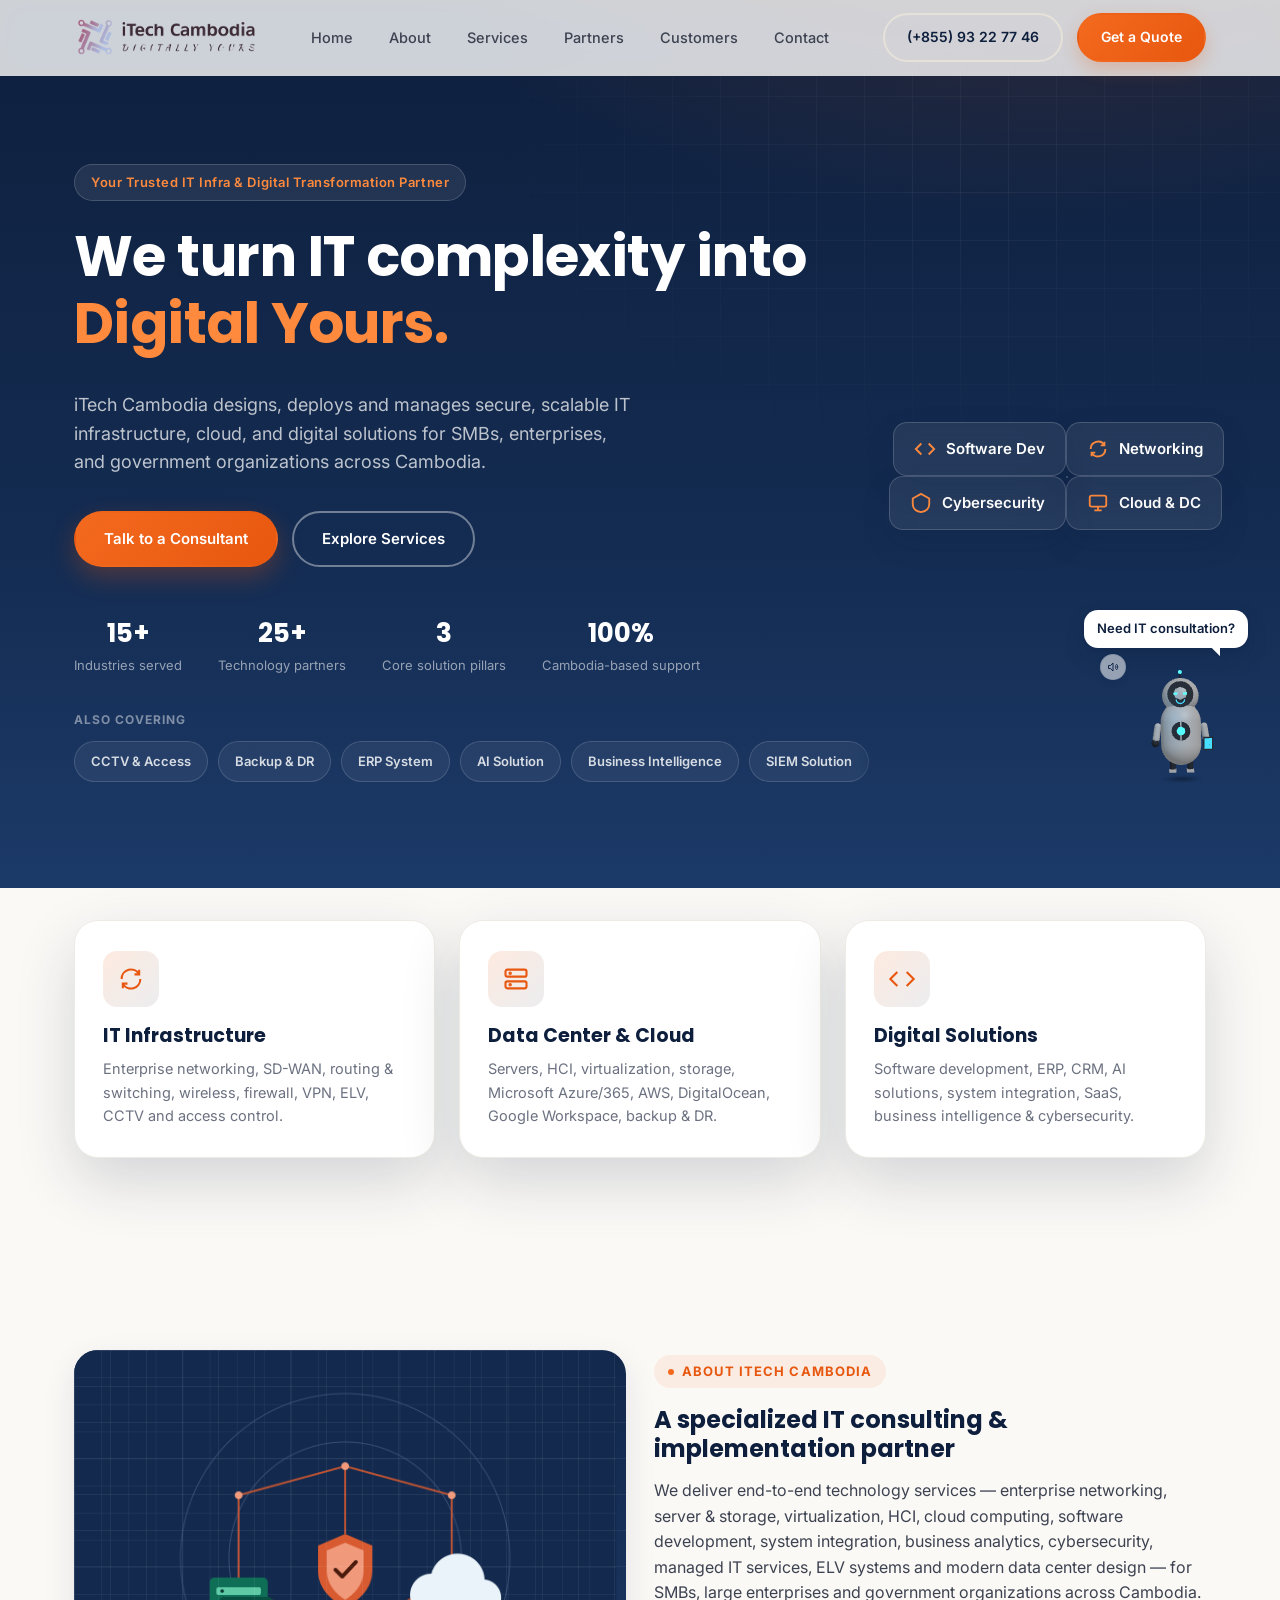
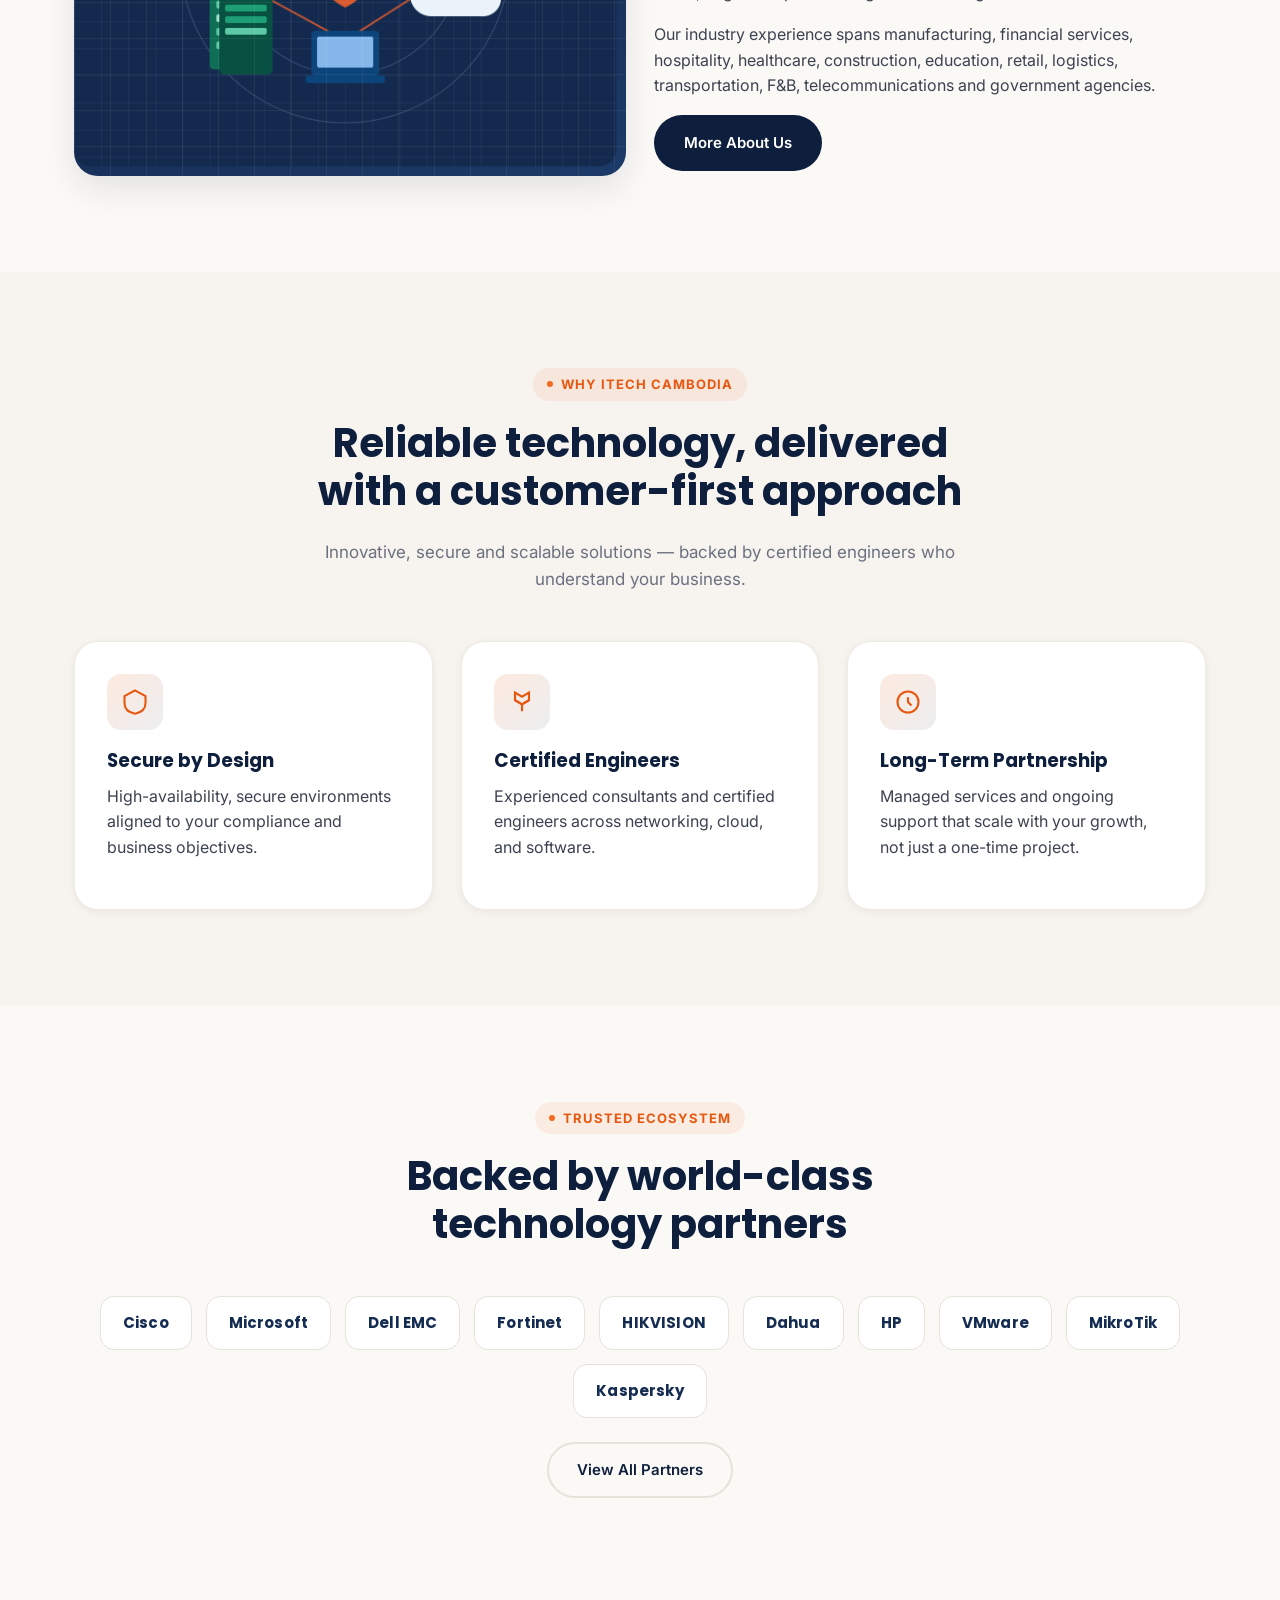
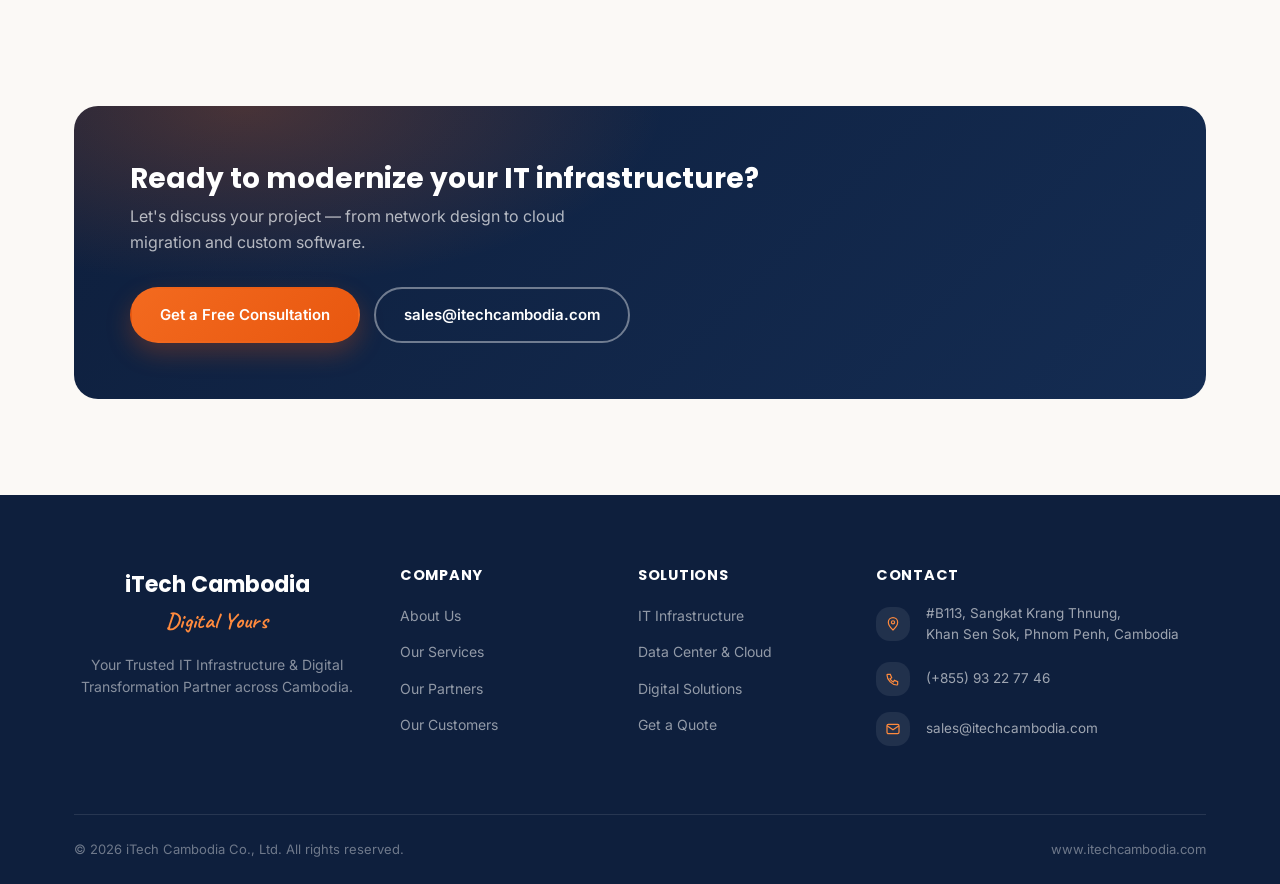
==== index.html @ 6146dcd4 "Add interactive Three.js AI robot mascot Procedural (no external .glb needed) cute robot, floating b" ====
<!DOCTYPE html>
<html lang="en">
<head>
<meta charset="UTF-8">
<meta name="viewport" content="width=device-width, initial-scale=1.0">
<title>iTech Cambodia | Digital Yours — IT Infrastructure &amp; Digital Transformation Partner</title>
<meta name="description" content="iTech Cambodia is a specialized IT consulting firm delivering IT infrastructure, data center &amp; cloud, and digital transformation solutions for businesses across Cambodia.">
<link rel="icon" href="data:image/svg+xml,%3Csvg xmlns='http://www.w3.org/2000/svg' viewBox='0 0 100 100'%3E%3Crect width='100' height='100' rx='22' fill='%230e1f3d'/%3E%3Cpath d='M28 66V34l22 20 22-20v32' stroke='%23f36a1f' stroke-width='8' fill='none' stroke-linecap='round' stroke-linejoin='round'/%3E%3C/svg%3E">
<link rel="preconnect" href="https://fonts.googleapis.com">
<link rel="preconnect" href="https://fonts.gstatic.com" crossorigin>
<link href="https://fonts.googleapis.com/css2?family=Inter:wght@400;500;600;700&family=Poppins:wght@600;700;800&family=Caveat:wght@600;700&display=swap" rel="stylesheet">
<link rel="stylesheet" href="css/style.css?v=20">
</head>
<body>

<!-- ===== Navbar ===== -->
<header class="navbar">
  <div class="nav-inner">
    <a href="/" class="brand">
      <img src="assets/logo.png" alt="iTech Cambodia - Digitally Yours" class="brand-logo">
    </a>
    <nav class="nav-links">
      <a href="/">Home</a>
      <a href="/about">About</a>
      <a href="/services">Services</a>
      <a href="/partners">Partners</a>
      <a href="/customers">Customers</a>
      <a href="/contact">Contact</a>
    </nav>
    <div class="nav-actions">
      <a href="tel:+85593227746" class="btn btn-ghost">(+855) 93 22 77 46</a>
      <a href="/contact" class="btn btn-primary">Get a Quote</a>
    </div>
    <button class="nav-toggle" aria-label="Toggle menu" aria-expanded="false">
      <span></span><span></span><span></span>
    </button>
  </div>
</header>

<!-- ===== Hero ===== -->
<section class="hero" data-robot-section="hero">
  <div class="container hero-grid">
    <div>
      <div class="hero-eyebrow">Your Trusted IT Infra &amp; Digital Transformation Partner</div>
      <h1>We turn IT complexity into <span>Digital Yours.</span></h1>
      <p class="hero-lead">iTech Cambodia designs, deploys and manages secure, scalable IT infrastructure, cloud, and digital solutions for SMBs, enterprises, and government organizations across Cambodia.</p>
      <div class="hero-cta">
        <a href="/contact" class="btn btn-primary">Talk to a Consultant</a>
        <a href="/services" class="btn btn-outline">Explore Services</a>
      </div>
      <div class="hero-stats">
        <div class="hero-stat"><b>15+</b><span>Industries served</span></div>
        <div class="hero-stat"><b>25+</b><span>Technology partners</span></div>
        <div class="hero-stat"><b>3</b><span>Core solution pillars</span></div>
        <div class="hero-stat"><b>100%</b><span>Cambodia-based support</span></div>
      </div>
      <div class="hero-more">
        <span class="hero-more-label">Also covering</span>
        <div class="hero-more-list">
          <span class="hero-more-chip">CCTV &amp; Access</span>
          <span class="hero-more-chip">Backup &amp; DR</span>
          <span class="hero-more-chip">ERP System</span>
          <span class="hero-more-chip">AI Solution</span>
          <span class="hero-more-chip">Business Intelligence</span>
          <span class="hero-more-chip">SIEM Solution</span>
        </div>
      </div>
    </div>
    <div class="hero-visual" aria-hidden="true">
      <div class="hero-orbit"></div>
      <div class="hero-orbit o2"></div>
      <div class="hero-core">
        <svg viewBox="0 0 24 24" fill="none" stroke="#fff" stroke-width="1.6"><path d="M12 2 3 7v10l9 5 9-5V7l-9-5Z" stroke-linejoin="round"/><path d="M3 7l9 5 9-5M12 12v10" stroke-linejoin="round"/></svg>
      </div>
      <div class="hero-chip c1"><svg viewBox="0 0 24 24" fill="none" stroke="currentColor" stroke-width="2"><rect x="3" y="4" width="18" height="12" rx="2"/><path d="M8 20h8M12 16v4"/></svg>Cloud &amp; DC</div>
      <div class="hero-chip c2"><svg viewBox="0 0 24 24" fill="none" stroke="currentColor" stroke-width="2"><path d="M4 12a8 8 0 0 1 15-4M20 12a8 8 0 0 1-15 4"/><path d="M19 4v4h-4M5 20v-4h4"/></svg>Networking</div>
      <div class="hero-chip c3"><svg viewBox="0 0 24 24" fill="none" stroke="currentColor" stroke-width="2"><path d="M12 2 3 7v6c0 5 4 8 9 9 5-1 9-4 9-9V7l-9-5Z"/></svg>Cybersecurity</div>
      <div class="hero-chip c4"><svg viewBox="0 0 24 24" fill="none" stroke="currentColor" stroke-width="2"><path d="m16 18 6-6-6-6M8 6l-6 6 6 6"/></svg>Software Dev</div>
    </div>
  </div>
</section>

<!-- ===== Pillars ===== -->
<section class="pillars" data-robot-section="services">
  <div class="container">
    <div class="grid-3">
      <div class="pillar-card reveal">
        <div class="icon-tile"><svg viewBox="0 0 24 24" fill="none" stroke="currentColor" stroke-width="1.8"><path d="M4 12a8 8 0 0 1 15-4M20 12a8 8 0 0 1-15 4"/><path d="M19 4v4h-4M5 20v-4h4"/></svg></div>
        <h3>IT Infrastructure</h3>
        <p>Enterprise networking, SD-WAN, routing &amp; switching, wireless, firewall, VPN, ELV, CCTV and access control.</p>
      </div>
      <div class="pillar-card reveal" style="transition-delay:.08s">
        <div class="icon-tile"><svg viewBox="0 0 24 24" fill="none" stroke="currentColor" stroke-width="1.8"><rect x="3" y="4" width="18" height="6" rx="1.5"/><rect x="3" y="14" width="18" height="6" rx="1.5"/><circle cx="7" cy="7" r=".6" fill="currentColor"/><circle cx="7" cy="17" r=".6" fill="currentColor"/></svg></div>
        <h3>Data Center &amp; Cloud</h3>
        <p>Servers, HCI, virtualization, storage, Microsoft Azure/365, AWS, DigitalOcean, Google Workspace, backup &amp; DR.</p>
      </div>
      <div class="pillar-card reveal" style="transition-delay:.16s">
        <div class="icon-tile"><svg viewBox="0 0 24 24" fill="none" stroke="currentColor" stroke-width="1.8"><path d="m16 18 6-6-6-6M8 6l-6 6 6 6"/></svg></div>
        <h3>Digital Solutions</h3>
        <p>Software development, ERP, CRM, AI solutions, system integration, SaaS, business intelligence &amp; cybersecurity.</p>
      </div>
    </div>
  </div>
</section>

<!-- ===== About teaser ===== -->
<section data-robot-section="about">
  <div class="container grid-2" style="align-items:center;">
    <div class="about-media reveal">
      <div class="about-media-inner">
        <video class="about-video" poster="assets/about-illustration.png" autoplay muted loop playsinline preload="metadata" aria-label="Animation of IT infrastructure: server, security and cloud connected together">
          <source src="assets/about-illustration.mp4?v=20" type="video/mp4">
        </video>
      </div>
    </div>
    <div class="reveal">
      <div class="section-tag">About iTech Cambodia</div>
      <h2>A specialized IT consulting &amp; implementation partner</h2>
      <p>We deliver end-to-end technology services — enterprise networking, server &amp; storage, virtualization, HCI, cloud computing, software development, system integration, business analytics, cybersecurity, managed IT services, ELV systems and modern data center design — for SMBs, large enterprises and government organizations across Cambodia.</p>
      <p>Our industry experience spans manufacturing, financial services, hospitality, healthcare, construction, education, retail, logistics, transportation, F&amp;B, telecommunications and government agencies.</p>
      <a href="/about" class="btn btn-navy">More About Us</a>
    </div>
  </div>
</section>

<!-- ===== Why choose us ===== -->
<section class="bg-alt">
  <div class="container">
    <div class="section-head center reveal">
      <div class="section-tag" style="margin-left:auto;margin-right:auto;">Why iTech Cambodia</div>
      <h2>Reliable technology, delivered with a customer-first approach</h2>
      <p>Innovative, secure and scalable solutions — backed by certified engineers who understand your business.</p>
    </div>
    <div class="grid-3">
      <div class="card reveal">
        <div class="icon-tile"><svg viewBox="0 0 24 24" fill="none" stroke="currentColor" stroke-width="1.8"><path d="M12 2 3 7v6c0 5 4 8 9 9 5-1 9-4 9-9V7l-9-5Z"/></svg></div>
        <h3>Secure by Design</h3>
        <p>High-availability, secure environments aligned to your compliance and business objectives.</p>
      </div>
      <div class="card reveal" style="transition-delay:.08s">
        <div class="icon-tile"><svg viewBox="0 0 24 24" fill="none" stroke="currentColor" stroke-width="1.8"><path d="M12 20v-6M12 14l6-3.5V4L12 7.5 6 4v6.5L12 14Z"/><path d="M6 10.5 12 14l6-3.5"/></svg></div>
        <h3>Certified Engineers</h3>
        <p>Experienced consultants and certified engineers across networking, cloud, and software.</p>
      </div>
      <div class="card reveal" style="transition-delay:.16s">
        <div class="icon-tile"><svg viewBox="0 0 24 24" fill="none" stroke="currentColor" stroke-width="1.8"><path d="M12 8v4l3 3"/><circle cx="12" cy="12" r="9"/></svg></div>
        <h3>Long-Term Partnership</h3>
        <p>Managed services and ongoing support that scale with your growth, not just a one-time project.</p>
      </div>
    </div>
  </div>
</section>

<!-- ===== Partners teaser ===== -->
<section data-robot-section="partners">
  <div class="container">
    <div class="section-head center reveal">
      <div class="section-tag" style="margin-left:auto;margin-right:auto;">Trusted Ecosystem</div>
      <h2>Backed by world-class technology partners</h2>
    </div>
    <div class="logo-strip reveal">
      <span class="logo-chip">Cisco</span>
      <span class="logo-chip">Microsoft</span>
      <span class="logo-chip">Dell EMC</span>
      <span class="logo-chip">Fortinet</span>
      <span class="logo-chip">HIKVISION</span>
      <span class="logo-chip">Dahua</span>
      <span class="logo-chip">HP</span>
      <span class="logo-chip">VMware</span>
      <span class="logo-chip">MikroTik</span>
      <span class="logo-chip">Kaspersky</span>
    </div>
    <p style="text-align:center;margin-top:24px;"><a href="/partners" class="btn btn-ghost">View All Partners</a></p>
  </div>
</section>

<!-- ===== CTA ===== -->
<section data-robot-section="contact">
  <div class="container">
    <div class="cta-band reveal">
      <div>
        <h2>Ready to modernize your IT infrastructure?</h2>
        <p>Let's discuss your project — from network design to cloud migration and custom software.</p>
      </div>
      <div class="cta-actions">
        <a href="/contact" class="btn btn-primary">Get a Free Consultation</a>
        <a href="mailto:sales@itechcambodia.com" class="btn btn-outline">sales@itechcambodia.com</a>
      </div>
    </div>
  </div>
</section>

<!-- ===== Footer ===== -->
<footer class="site-footer">
  <div class="container">
    <div class="footer-grid">
      <div class="footer-brand">
        <a href="/" class="brand"><span class="footer-brand-text">iTech Cambodia<small>Digital Yours</small></span></a>
        <p>Your Trusted IT Infrastructure &amp; Digital Transformation Partner across Cambodia.</p>
      </div>
      <div class="footer-col">
        <h4>Company</h4>
        <ul>
          <li><a href="/about">About Us</a></li>
          <li><a href="/services">Our Services</a></li>
          <li><a href="/partners">Our Partners</a></li>
          <li><a href="/customers">Our Customers</a></li>
        </ul>
      </div>
      <div class="footer-col">
        <h4>Solutions</h4>
        <ul>
          <li><a href="/services#it-infrastructure">IT Infrastructure</a></li>
          <li><a href="/services#data-cloud">Data Center &amp; Cloud</a></li>
          <li><a href="/services#digital-solutions">Digital Solutions</a></li>
          <li><a href="/contact">Get a Quote</a></li>
        </ul>
      </div>
      <div class="footer-col">
        <h4>Contact</h4>
        <div class="contact-item">
          <div class="icon-tile"><svg viewBox="0 0 24 24" fill="none" stroke="currentColor" stroke-width="1.8"><path d="M12 21s7-6.1 7-11.5A7 7 0 0 0 5 9.5C5 14.9 12 21 12 21Z"/><circle cx="12" cy="9.5" r="2.4"/></svg></div>
          <p>#B113, Sangkat Krang Thnung,<br>Khan Sen Sok, Phnom Penh, Cambodia</p>
        </div>
        <div class="contact-item">
          <div class="icon-tile"><svg viewBox="0 0 24 24" fill="none" stroke="currentColor" stroke-width="1.8"><path d="M4 5h4l2 5-2.5 1.5a11 11 0 0 0 5 5L14 14l5 2v4a1 1 0 0 1-1 1C10.5 21 3 13.5 3 6a1 1 0 0 1 1-1Z"/></svg></div>
          <a href="tel:+85593227746">(+855) 93 22 77 46</a>
        </div>
        <div class="contact-item">
          <div class="icon-tile"><svg viewBox="0 0 24 24" fill="none" stroke="currentColor" stroke-width="1.8"><rect x="3" y="5" width="18" height="14" rx="2"/><path d="m3 7 9 6 9-6"/></svg></div>
          <a href="mailto:sales@itechcambodia.com">sales@itechcambodia.com</a>
        </div>
      </div>
    </div>
    <div class="footer-bottom">
      <span>&copy; <span id="year"></span> iTech Cambodia Co., Ltd. All rights reserved.</span>
      <span>www.itechcambodia.com</span>
    </div>
  </div>
</footer>

<button class="back-top" aria-label="Back to top"><svg viewBox="0 0 24 24" fill="none" stroke="currentColor" stroke-width="2"><path d="m5 12 7-7 7 7M12 19V6"/></svg></button>
<script src="js/main.js?v=20"></script>
<script src="robot/vendor/gsap.min.js"></script>
<script type="module" src="robot/robot.js"></script>
</body>
</html>
---- css/style.css ----
/* ==========================================================================
   iTech Cambodia — Design System
   ========================================================================== */

:root {
  /* Brand colors (from company profile: navy + orange + cream) */
  --navy-900: #0e1f3d;
  --navy-800: #142c52;
  --navy-700: #1c3a68;
  --navy-600: #26497f;
  --orange-600: #e8570f;
  --orange-500: #f36a1f;
  --orange-400: #ff8a3d;
  --cream-100: #f7f3ee;
  --cream-50: #fbf9f6;
  --ink-900: #14171f;
  --ink-700: #3c4250;
  --ink-500: #6b7180;
  --line-200: #e6e2da;
  --line-100: #eeebe4;
  --white: #ffffff;

  --font-body: "Inter", -apple-system, BlinkMacSystemFont, "Segoe UI", Roboto, sans-serif;
  --font-head: "Poppins", var(--font-body);

  --radius-sm: 8px;
  --radius-md: 14px;
  --radius-lg: 24px;
  --radius-pill: 999px;

  --shadow-sm: 0 2px 8px rgba(14, 31, 61, 0.06);
  --shadow-md: 0 12px 32px rgba(14, 31, 61, 0.10);
  --shadow-lg: 0 24px 60px rgba(14, 31, 61, 0.16);

  --container: 1180px;
  --nav-h: 76px;
}

/* ---------- Reset ---------- */
* , *::before, *::after { box-sizing: border-box; }
html { scroll-behavior: smooth; }
body {
  margin: 0;
  font-family: var(--font-body);
  color: var(--ink-700);
  background: var(--cream-50);
  -webkit-font-smoothing: antialiased;
  line-height: 1.6;
}
img { max-width: 100%; display: block; }
a { color: inherit; text-decoration: none; }
ul { margin: 0; padding: 0; list-style: none; }
h1, h2, h3, h4 {
  font-family: var(--font-head);
  color: var(--navy-900);
  line-height: 1.2;
  margin: 0 0 .6em;
  font-weight: 700;
}
p { margin: 0 0 1em; }
button { font-family: inherit; }

.container {
  width: 100%;
  max-width: var(--container);
  margin: 0 auto;
  padding: 0 24px;
}

.sr-only {
  position: absolute;
  width: 1px; height: 1px;
  padding: 0; margin: -1px;
  overflow: hidden;
  clip: rect(0, 0, 0, 0);
  white-space: nowrap;
  border: 0;
}

section { padding: 96px 0; }
@media (max-width: 768px) {
  section { padding: 64px 0; }
}

.section-tag {
  display: inline-flex;
  align-items: center;
  gap: 8px;
  font-size: 13px;
  font-weight: 700;
  letter-spacing: .08em;
  text-transform: uppercase;
  color: var(--orange-600);
  background: rgba(243, 106, 31, .09);
  padding: 6px 14px;
  border-radius: var(--radius-pill);
  margin-bottom: 18px;
}
.section-tag::before {
  content: "";
  width: 6px; height: 6px;
  border-radius: 50%;
  background: var(--orange-500);
}

.section-head {
  max-width: 680px;
  margin: 0 0 48px;
}
.section-head.center { margin-left: auto; margin-right: auto; text-align: center; }
.section-head h2 { font-size: clamp(28px, 3.4vw, 40px); }
.section-head p { color: var(--ink-500); font-size: 17px; }

.bg-alt { background: var(--cream-100); }
.bg-navy {
  background: linear-gradient(160deg, var(--navy-900), var(--navy-700));
  color: rgba(255,255,255,.86);
}
.bg-navy h1, .bg-navy h2, .bg-navy h3, .bg-navy h4 { color: #fff; }

/* ---------- Buttons ---------- */
.btn {
  display: inline-flex;
  align-items: center;
  gap: 10px;
  padding: 14px 28px;
  border-radius: var(--radius-pill);
  font-weight: 600;
  font-size: 15px;
  border: 2px solid transparent;
  cursor: pointer;
  transition: transform .18s ease, box-shadow .18s ease, background .18s ease, color .18s ease, border-color .18s ease;
  white-space: nowrap;
}
.btn-primary {
  background: linear-gradient(135deg, var(--orange-500), var(--orange-600));
  color: #fff;
  box-shadow: 0 10px 24px rgba(232, 87, 15, .28);
}
.btn-primary:hover { transform: translateY(-2px); box-shadow: 0 16px 32px rgba(232, 87, 15, .36); }

.btn-outline {
  background: transparent;
  border-color: rgba(255,255,255,.4);
  color: #fff;
}
.btn-outline:hover { background: rgba(255,255,255,.12); border-color: #fff; }

.btn-navy {
  background: var(--navy-900);
  color: #fff;
}
.btn-navy:hover { transform: translateY(-2px); background: var(--navy-800); }

.btn-ghost {
  background: transparent;
  border-color: var(--line-200);
  color: var(--navy-900);
}
.btn-ghost:hover { border-color: var(--orange-500); color: var(--orange-600); }

/* ---------- Navbar ---------- */
.navbar {
  position: fixed;
  top: 0; left: 0; right: 0;
  z-index: 1000;
  height: var(--nav-h);
  display: flex;
  align-items: center;
  background: rgba(251, 249, 246, .82);
  backdrop-filter: saturate(180%) blur(14px);
  border-bottom: 1px solid transparent;
  transition: background .25s ease, border-color .25s ease, box-shadow .25s ease;
}
.navbar.is-scrolled {
  background: rgba(251, 249, 246, .96);
  border-color: var(--line-200);
  box-shadow: var(--shadow-sm);
}
.nav-inner {
  width: 100%;
  max-width: var(--container);
  margin: 0 auto;
  padding: 0 24px;
  display: flex;
  align-items: center;
  justify-content: space-between;
  gap: 24px;
}
.brand {
  display: flex;
  align-items: center;
  gap: 10px;
  font-family: var(--font-head);
  font-weight: 700;
  font-size: 19px;
  color: var(--navy-900);
}
.brand-logo { height: 42px; width: auto; display: block; }

.nav-links {
  display: flex;
  align-items: center;
  gap: 4px;
}
.nav-links a {
  padding: 10px 16px;
  border-radius: var(--radius-pill);
  font-weight: 500;
  font-size: 14.5px;
  color: var(--ink-700);
  transition: background .18s ease, color .18s ease;
}
.nav-links a:hover { background: var(--cream-100); color: var(--navy-900); }
.nav-links a.active { background: var(--navy-900); color: #fff; }

.nav-actions { display: flex; align-items: center; gap: 14px; }
.nav-actions .btn { padding: 11px 22px; font-size: 14px; }
.nav-actions .btn-primary { background: linear-gradient(135deg, var(--orange-500), var(--orange-600)); color: #fff; box-shadow: 0 8px 18px rgba(232,87,15,.24);}

.nav-toggle {
  display: none;
  flex-direction: column;
  gap: 5px;
  background: none;
  border: none;
  cursor: pointer;
  padding: 6px;
}
.nav-toggle span {
  width: 24px; height: 2px;
  background: var(--navy-900);
  border-radius: 2px;
  transition: transform .25s ease, opacity .25s ease;
}

@media (max-width: 920px) {
  .nav-links { display: none; }
  .nav-actions .btn-ghost { display: none; }
  .nav-toggle { display: flex; }
  body.nav-open .nav-links {
    display: flex;
    flex-direction: column;
    position: fixed;
    top: var(--nav-h); left: 0; right: 0;
    background: var(--white);
    padding: 12px 24px 24px;
    border-bottom: 1px solid var(--line-200);
    box-shadow: var(--shadow-md);
    gap: 2px;
  }
  body.nav-open .nav-links a { width: 100%; padding: 14px 16px; }
}

/* ---------- Hero ---------- */
.hero {
  position: relative;
  padding-top: calc(var(--nav-h) + 88px);
  padding-bottom: 100px;
  background: radial-gradient(1100px 520px at 82% -10%, rgba(243,106,31,.16), transparent 60%),
              linear-gradient(180deg, var(--navy-900) 0%, var(--navy-800) 62%, var(--navy-700) 100%);
  color: rgba(255,255,255,.88);
  overflow: hidden;
}
.hero::before {
  content: "";
  position: absolute; inset: 0;
  background-image:
    linear-gradient(rgba(255,255,255,.05) 1px, transparent 1px),
    linear-gradient(90deg, rgba(255,255,255,.05) 1px, transparent 1px);
  background-size: 48px 48px;
  mask-image: radial-gradient(700px 400px at 75% 20%, black, transparent 75%);
  pointer-events: none;
}
.hero-grid {
  position: relative;
  display: grid;
  grid-template-columns: 1fr 1fr;
  gap: 56px;
  align-items: center;
}
.hero-eyebrow {
  display: inline-flex; align-items: center; gap: 8px;
  background: rgba(255,255,255,.08);
  border: 1px solid rgba(255,255,255,.16);
  padding: 7px 16px;
  border-radius: var(--radius-pill);
  font-size: 13px; font-weight: 600; letter-spacing: .04em;
  color: var(--orange-400);
  margin-bottom: 22px;
}
.hero h1 {
  color: #fff;
  font-size: clamp(34px, 4.6vw, 56px);
  letter-spacing: -.01em;
}
.hero h1 span { color: var(--orange-400); }
.hero-lead {
  font-size: 18px;
  color: rgba(255,255,255,.72);
  max-width: 560px;
  margin-bottom: 34px;
}
.hero-cta { display: flex; gap: 14px; flex-wrap: wrap; margin-bottom: 46px; }
.hero-stats {
  display: flex;
  gap: 36px;
  flex-wrap: wrap;
}
.hero-stat { text-align: center; }
.hero-stat b {
  display: block;
  font-family: var(--font-head);
  font-size: 26px;
  color: #fff;
}
.hero-stat span { display: block; font-size: 13px; color: rgba(255,255,255,.55); }

.hero-visual {
  position: relative;
  aspect-ratio: 1/1;
  max-width: 560px;
  margin: 0 auto;
}
.hero-orbit {
  position: absolute; inset: 0;
  border-radius: 50%;
  border: 1px dashed rgba(255,255,255,.18);
}
.hero-orbit.o2 { inset: 9.5%; border-style: solid; border-color: rgba(255,255,255,.10); }
.hero-core {
  position: absolute; inset: 18%;
  border-radius: 50%;
  background: linear-gradient(140deg, rgba(243,106,31,.9), rgba(14,31,61,.4));
  display: flex; align-items: center; justify-content: center;
  box-shadow: 0 30px 80px rgba(243,106,31,.35), inset 0 0 60px rgba(255,255,255,.08);
}
.hero-core svg { width: 46%; height: 46%; }
.hero-chip {
  position: absolute;
  display: flex; align-items: center; gap: 10px;
  background: rgba(255,255,255,.08);
  border: 1px solid rgba(255,255,255,.16);
  backdrop-filter: blur(10px);
  padding: 14px 20px;
  border-radius: var(--radius-md);
  font-size: 15px; font-weight: 600; color: #fff;
  white-space: nowrap;
  box-shadow: var(--shadow-md);
  animation: float 5s ease-in-out infinite;
}
.hero-chip svg { width: 22px; height: 22px; color: var(--orange-400); flex-shrink: 0; }
.hero-chip.c1 { top: 0%; left: -14%; animation-delay: 0s; }
.hero-chip.c2 { bottom: 16%; left: -18%; animation-delay: 1.2s; }
.hero-chip.c3 { top: 6%; right: -16%; animation-delay: .6s; }
.hero-chip.c4 { bottom: -6%; right: -10%; animation-delay: 1.8s; }

.hero-more { margin-top: 34px; max-width: 100%; }
.hero-more-label {
  display: block;
  font-size: 12px; font-weight: 700; letter-spacing: .08em; text-transform: uppercase;
  color: rgba(255,255,255,.45);
  margin-bottom: 12px;
}
.hero-more-list {
  display: flex;
  flex-wrap: nowrap;
  gap: 10px;
  overflow-x: auto;
  padding-bottom: 6px;
  margin-right: -24px;
  padding-right: 24px;
  mask-image: linear-gradient(90deg, #000 calc(100% - 40px), transparent 100%);
  -webkit-mask-image: linear-gradient(90deg, #000 calc(100% - 40px), transparent 100%);
  scrollbar-width: thin;
}
.hero-more-list::-webkit-scrollbar { height: 4px; }
.hero-more-list::-webkit-scrollbar-thumb { background: rgba(255,255,255,.2); border-radius: 4px; }
.hero-more-chip {
  padding: 9px 16px;
  flex-shrink: 0;
  border-radius: var(--radius-pill);
  background: rgba(255,255,255,.06);
  border: 1px solid rgba(255,255,255,.14);
  font-size: 13px; font-weight: 600;
  color: rgba(255,255,255,.82);
  white-space: nowrap;
}

@keyframes float {
  0%, 100% { transform: translateY(0); }
  50% { transform: translateY(-10px); }
}
@keyframes spin { from { transform: rotate(0deg); } to { transform: rotate(360deg); } }
@keyframes pulse { 0%, 100% { transform: scale(1); } 50% { transform: scale(1.06); } }
@keyframes blink { 0%, 100% { opacity: 1; } 50% { opacity: .4; } }

@media (max-width: 900px) {
  .hero-grid { grid-template-columns: 1fr; }
  .hero-visual { display: none; }
}

/* ---------- Page header (inner pages) ---------- */
.page-header {
  position: relative;
  padding: calc(var(--nav-h) + 70px) 0 76px;
  background: radial-gradient(900px 420px at 85% -20%, rgba(243,106,31,.18), transparent 60%),
              linear-gradient(160deg, var(--navy-900), var(--navy-700));
  color: rgba(255,255,255,.85);
  overflow: hidden;
}
.page-header::before {
  content: "";
  position: absolute; inset: 0;
  background-image: linear-gradient(rgba(255,255,255,.05) 1px, transparent 1px), linear-gradient(90deg, rgba(255,255,255,.05) 1px, transparent 1px);
  background-size: 44px 44px;
  mask-image: radial-gradient(600px 320px at 80% 10%, black, transparent 75%);
}
.page-header .breadcrumb {
  position: relative;
  display: flex; gap: 8px; align-items: center;
  font-size: 13.5px; color: rgba(255,255,255,.55);
  margin-bottom: 18px;
}
.page-header .breadcrumb a:hover { color: #fff; }
.page-header .breadcrumb .sep { opacity: .5; }
.page-header h1 { position: relative; color: #fff; font-size: clamp(30px, 4vw, 44px); margin-bottom: 14px; }
.page-header p { position: relative; max-width: 620px; font-size: 16.5px; color: rgba(255,255,255,.68); margin: 0; }

/* ---------- Cards ---------- */
.card {
  background: var(--white);
  border: 1px solid var(--line-100);
  border-radius: var(--radius-lg);
  padding: 32px;
  box-shadow: var(--shadow-sm);
  transition: transform .22s ease, box-shadow .22s ease, border-color .22s ease;
}
.card:hover { transform: translateY(-6px); box-shadow: var(--shadow-md); border-color: var(--line-200); }

.icon-tile {
  width: 56px; height: 56px;
  border-radius: 14px;
  display: flex; align-items: center; justify-content: center;
  background: linear-gradient(135deg, rgba(243,106,31,.14), rgba(14,31,61,.08));
  color: var(--orange-600);
  margin-bottom: 20px;
}
.icon-tile svg { width: 28px; height: 28px; }

/* Grids */
.grid-3 { display: grid; grid-template-columns: repeat(3, 1fr); gap: 28px; }
.grid-2 { display: grid; grid-template-columns: repeat(2, 1fr); gap: 28px; }
.grid-4 { display: grid; grid-template-columns: repeat(4, 1fr); gap: 24px; }
@media (max-width: 900px) {
  .grid-3, .grid-4 { grid-template-columns: repeat(2, 1fr); }
  .grid-2 { grid-template-columns: 1fr; }
}
@media (max-width: 600px) {
  .grid-3, .grid-4, .grid-2 { grid-template-columns: 1fr; }
}

/* ---------- Pillars strip (home) ---------- */
.pillars { margin-top: -64px; position: relative; z-index: 5; }
.pillars .grid-3 { gap: 24px; }
.pillar-card {
  background: var(--white);
  border-radius: var(--radius-lg);
  padding: 30px 28px;
  box-shadow: var(--shadow-lg);
  border: 1px solid var(--line-100);
}
.pillar-card h3 { font-size: 19px; margin-bottom: 10px; }
.pillar-card p { font-size: 14.5px; color: var(--ink-500); margin-bottom: 0; }
.pillar-card .icon-tile { margin-bottom: 18px; }

/* ---------- Logo strip ---------- */
.logo-strip {
  display: flex;
  flex-wrap: wrap;
  gap: 14px;
  justify-content: center;
}
.logo-chip {
  padding: 14px 22px;
  background: var(--white);
  border: 1px solid var(--line-200);
  border-radius: var(--radius-md);
  font-family: var(--font-head);
  font-weight: 700;
  font-size: 15px;
  color: var(--navy-800);
  letter-spacing: .01em;
  transition: transform .2s ease, box-shadow .2s ease, border-color .2s ease;
}
.logo-chip:hover { transform: translateY(-3px); box-shadow: var(--shadow-sm); border-color: var(--orange-400); }

/* ---------- Service tabs (services page) ---------- */
.svc-tabs {
  display: flex;
  gap: 10px;
  flex-wrap: wrap;
  margin-bottom: 40px;
}
.svc-tab {
  display: flex;
  align-items: center;
  gap: 10px;
  padding: 8px 24px 8px 8px;
  border-radius: var(--radius-pill);
  border: 1px solid var(--line-200);
  background: var(--white);
  font-weight: 600;
  font-size: 14.5px;
  color: var(--ink-700);
  cursor: pointer;
  transition: all .2s ease;
}
.svc-tab-num {
  width: 28px; height: 28px;
  flex-shrink: 0;
  border-radius: 50%;
  display: flex;
  align-items: center;
  justify-content: center;
  background: var(--cream-100);
  color: var(--navy-800);
  font-family: var(--font-head);
  font-size: 13px;
  font-weight: 700;
  transition: background .2s ease, color .2s ease;
}
.svc-tab:hover { border-color: var(--orange-400); color: var(--orange-600); }
.svc-tab.active {
  background: var(--navy-900);
  border-color: var(--navy-900);
  color: #fff;
}
.svc-tab.active .svc-tab-num {
  background: var(--orange-500);
  color: #fff;
}
.svc-panel { display: none; }
.svc-panel.active { display: block; animation: fadeUp .35s ease; }
@keyframes fadeUp { from { opacity: 0; transform: translateY(10px); } to { opacity: 1; transform: translateY(0);} }

.svc-panel-head {
  display: flex; align-items: center; gap: 18px;
  margin-bottom: 32px;
  padding-bottom: 28px;
  border-bottom: 1px solid var(--line-200);
}
.svc-panel-head .icon-tile { margin-bottom: 0; width: 64px; height: 64px; }
.svc-panel-head .icon-tile svg { width: 32px; height: 32px; }
.svc-panel-head h3 { margin-bottom: 4px; font-size: 24px; }
.svc-panel-head p { margin: 0; color: var(--ink-500); font-size: 14.5px; }

.svc-list { display: grid; grid-template-columns: repeat(2, 1fr); gap: 14px 28px; }
@media (max-width: 640px) { .svc-list { grid-template-columns: 1fr; } }
.svc-list li {
  display: flex; align-items: center; gap: 12px;
  padding: 14px 16px;
  background: var(--white);
  border: 1px solid var(--line-100);
  border-radius: var(--radius-sm);
  font-weight: 500;
  color: var(--ink-700);
  font-size: 14.5px;
  transition: border-color .18s ease, transform .18s ease;
}
.svc-list li:hover { border-color: var(--orange-400); transform: translateX(3px); }
.svc-list li svg { width: 18px; height: 18px; color: var(--orange-500); flex-shrink: 0; }

/* ---------- Process / cycle ---------- */
.process-strip { display: flex; flex-wrap: wrap; gap: 20px; }
.process-step {
  flex: 1 1 150px;
  text-align: center;
  padding: 26px 16px;
  background: var(--white);
  border: 1px solid var(--line-100);
  border-radius: var(--radius-md);
  position: relative;
}
.process-step .num {
  width: 34px; height: 34px;
  margin: 0 auto 14px;
  border-radius: 50%;
  background: linear-gradient(135deg, var(--orange-500), var(--orange-600));
  color: #fff;
  display: flex; align-items: center; justify-content: center;
  font-weight: 700; font-size: 14px;
}
.process-step h4 { font-size: 14.5px; margin-bottom: 4px; }
.process-step p { font-size: 12.5px; color: var(--ink-500); margin: 0; }

/* ---------- Values (about page) ---------- */
.value-row {
  display: flex;
  gap: 22px;
  padding: 26px 0;
  border-bottom: 1px solid var(--line-200);
}
.value-row:last-child { border-bottom: none; }
.value-row .icon-tile { margin-bottom: 0; flex-shrink: 0; }
.value-row h3 { font-size: 19px; margin-bottom: 6px; }
.value-row p { margin: 0; color: var(--ink-500); }

/* ---------- Industry chips ---------- */
.chip-cloud { display: flex; flex-wrap: wrap; gap: 10px; }
.chip {
  padding: 9px 18px;
  border-radius: var(--radius-pill);
  background: var(--cream-100);
  border: 1px solid var(--line-200);
  font-size: 13.5px;
  font-weight: 600;
  color: var(--navy-800);
}

/* ---------- Timeline (about) ---------- */
.about-media {
  position: relative;
  min-height: 420px;
  display: flex; align-items: center; justify-content: center;
}
.about-media::before {
  content: "";
  position: absolute;
  inset: -12%;
  z-index: 0;
  background: radial-gradient(closest-side, rgba(243,106,31,.4), transparent 70%);
  animation: about-glow 6s ease-in-out infinite;
  pointer-events: none;
}
@keyframes about-glow {
  0%, 100% { opacity: .45; transform: scale(1); }
  50% { opacity: .85; transform: scale(1.1); }
}
.about-media-inner {
  position: relative;
  z-index: 1;
  width: 100%; height: 100%;
  border-radius: var(--radius-lg);
  background: linear-gradient(160deg, var(--navy-900), var(--navy-700));
  overflow: hidden;
  box-shadow: var(--shadow-md);
}
.about-media-inner svg { width: 62%; opacity: .92; }
.about-media-inner img,
.about-media-inner video { width: 100%; height: 100%; object-fit: cover; display: block; }
.about-media-inner::after {
  content: "";
  position: absolute; inset: 0;
  background-image: linear-gradient(rgba(255,255,255,.06) 1px, transparent 1px), linear-gradient(90deg, rgba(255,255,255,.06) 1px, transparent 1px);
  background-size: 36px 36px;
  pointer-events: none;
}

/* ---------- Testimonial / customer cards ---------- */
.customer-card {
  background: var(--white);
  border: 1px solid var(--line-100);
  border-radius: var(--radius-lg);
  padding: 30px 26px;
  text-align: center;
  box-shadow: var(--shadow-sm);
  transition: transform .2s ease, box-shadow .2s ease;
}
.customer-card:hover { transform: translateY(-6px); box-shadow: var(--shadow-md); }
.customer-mark {
  width: 64px; height: 64px;
  border-radius: 16px;
  margin: 0 auto 18px;
  display: flex; align-items: center; justify-content: center;
  font-family: var(--font-head);
  font-weight: 800;
  font-size: 20px;
  color: #fff;
  background: var(--white);
  border: 1px solid var(--line-100);
  padding: 8px;
  overflow: hidden;
}
.customer-mark img { width: 100%; height: 100%; object-fit: contain; }
.customer-card h4 { font-size: 15.5px; margin-bottom: 6px; }
.customer-card span { font-size: 12.5px; color: var(--ink-500); }

/* ---------- CTA band ---------- */
.cta-band {
  border-radius: var(--radius-lg);
  padding: 56px;
  background: radial-gradient(700px 300px at 15% 0%, rgba(243,106,31,.25), transparent 60%),
              linear-gradient(135deg, var(--navy-900), var(--navy-800));
  color: #fff;
  display: flex;
  align-items: center;
  justify-content: space-between;
  gap: 32px;
  flex-wrap: wrap;
}
.cta-band h2 { color: #fff; margin-bottom: 8px; font-size: 28px; }
.cta-band p { color: rgba(255,255,255,.68); margin: 0; max-width: 460px; }
.cta-actions { display: flex; gap: 14px; flex-wrap: wrap; }

/* ---------- Contact page ---------- */
.contact-grid {
  display: grid;
  grid-template-columns: .85fr 1.15fr;
  gap: 40px;
  align-items: start;
}
@media (max-width: 900px) { .contact-grid { grid-template-columns: 1fr; } }

.contact-info-card {
  background: var(--navy-900);
  color: rgba(255,255,255,.85);
  border-radius: var(--radius-lg);
  padding: 36px;
  background-image: radial-gradient(500px 260px at 90% 0%, rgba(243,106,31,.22), transparent 60%);
}
.contact-info-card h3 { color: #fff; font-size: 21px; margin-bottom: 22px; }
.contact-item { display: flex; gap: 16px; margin-bottom: 24px; }
.contact-item:last-child { margin-bottom: 0; }
.contact-item .icon-tile {
  width: 44px; height: 44px; margin-bottom: 0; flex-shrink: 0;
  background: rgba(255,255,255,.1); color: var(--orange-400);
}
.contact-item .icon-tile svg { width: 20px; height: 20px; }
.contact-item h4 { font-size: 14px; color: rgba(255,255,255,.5); text-transform: uppercase; letter-spacing: .06em; margin-bottom: 4px; font-family: var(--font-body); font-weight: 600; }
.contact-item p, .contact-item a { margin: 0; color: #fff; font-size: 15px; font-weight: 500; }
.contact-item a:hover { color: var(--orange-400); }
.social-row { display: flex; gap: 10px; margin-top: 28px; }
.social-row a {
  width: 40px; height: 40px;
  border-radius: 50%;
  background: rgba(255,255,255,.08);
  border: 1px solid rgba(255,255,255,.14);
  display: flex; align-items: center; justify-content: center;
  transition: background .2s ease, transform .2s ease;
}
.social-row a:hover { background: var(--orange-500); transform: translateY(-3px); }
.social-row svg { width: 17px; height: 17px; color: #fff; }

.form-card {
  background: var(--white);
  border: 1px solid var(--line-100);
  border-radius: var(--radius-lg);
  padding: 40px;
  box-shadow: var(--shadow-sm);
}
.form-row { display: grid; grid-template-columns: 1fr 1fr; gap: 20px; }
@media (max-width: 560px) { .form-row { grid-template-columns: 1fr; } }
.field { margin-bottom: 20px; }
.field label { display: block; font-size: 13.5px; font-weight: 600; color: var(--navy-800); margin-bottom: 8px; }
.field input, .field select, .field textarea {
  width: 100%;
  padding: 13px 16px;
  border-radius: var(--radius-sm);
  border: 1px solid var(--line-200);
  background: var(--cream-50);
  font-family: inherit;
  font-size: 14.5px;
  color: var(--ink-900);
  transition: border-color .18s ease, box-shadow .18s ease;
}
.field input:focus, .field select:focus, .field textarea:focus {
  outline: none;
  border-color: var(--orange-500);
  box-shadow: 0 0 0 4px rgba(243,106,31,.12);
}
.field textarea { resize: vertical; min-height: 130px; }
.form-note { font-size: 12.5px; color: var(--ink-500); margin-top: 14px; }
.form-success {
  display: none;
  align-items: center; gap: 10px;
  background: #ecfaf1; color: #147a4a;
  border: 1px solid #bdeccf;
  padding: 14px 18px; border-radius: var(--radius-sm);
  font-size: 14px; font-weight: 600;
  margin-bottom: 20px;
}
.form-success.show { display: flex; }
.form-error {
  display: none;
  align-items: center; gap: 10px;
  background: #fdecec; color: #b3261e;
  border: 1px solid #f5c2c0;
  padding: 14px 18px; border-radius: var(--radius-sm);
  font-size: 14px; font-weight: 600;
  margin-bottom: 20px;
}
.form-error.show { display: flex; }
.hidden-field { position: absolute; left: -9999px; opacity: 0; pointer-events: none; }

.map-embed {
  border-radius: var(--radius-lg);
  overflow: hidden;
  border: 1px solid var(--line-200);
  height: 340px;
  margin-top: 24px;
}
.map-embed iframe { width: 100%; height: 100%; border: 0; }

/* ---------- Footer ---------- */
.site-footer {
  background: var(--navy-900);
  color: rgba(255,255,255,.6);
  padding: 72px 0 0;
}
.footer-grid {
  display: grid;
  grid-template-columns: 1.3fr .9fr .9fr 1.5fr;
  gap: 40px;
  padding-bottom: 52px;
  border-bottom: 1px solid rgba(255,255,255,.1);
}
@media (max-width: 900px) { .footer-grid { grid-template-columns: 1fr 1fr; } }
@media (max-width: 560px) { .footer-grid { grid-template-columns: 1fr; } }
.footer-brand { text-align: center; }
.footer-brand .brand { color: #fff; margin-bottom: 14px; justify-content: center; }
.footer-brand .brand-logo { height: 36px; }
.footer-brand-text {
  font-family: var(--font-head);
  font-weight: 700;
  font-size: 22px;
  color: #fff;
}
.footer-brand-text small {
  display: block;
  font-family: "Caveat", cursive;
  font-weight: 700;
  font-size: 22px;
  letter-spacing: .02em;
  color: var(--orange-400);
  margin-top: 2px;
}
.footer-brand p { font-size: 14px; color: rgba(255,255,255,.5); max-width: 300px; margin-left: auto; margin-right: auto; }
.footer-col h4 { color: #fff; font-size: 14.5px; margin-bottom: 18px; text-transform: uppercase; letter-spacing: .05em; }
.footer-col ul li { margin-bottom: 11px; }
.footer-col ul a { font-size: 14px; color: rgba(255,255,255,.55); transition: color .18s ease; }
.footer-col ul a:hover { color: var(--orange-400); }
.footer-col .contact-item { margin-bottom: 16px; align-items: center; }
.footer-col .contact-item .icon-tile { width: 34px; height: 34px; background: rgba(255,255,255,.08); color: var(--orange-400); }
.footer-col .contact-item .icon-tile svg { width: 16px; height: 16px; }
.footer-col .contact-item p, .footer-col .contact-item a { font-size: 13.5px; color: rgba(255,255,255,.6); font-weight: 400; }
.footer-bottom {
  display: flex; justify-content: space-between; align-items: center;
  padding: 24px 0; font-size: 13px; color: rgba(255,255,255,.4);
  flex-wrap: wrap; gap: 10px;
}
.footer-bottom a:hover { color: rgba(255,255,255,.8); }

/* ---------- Reveal animation ---------- */
.reveal { opacity: 0; transform: translateY(24px); transition: opacity .6s ease, transform .6s ease; }
.reveal.in { opacity: 1; transform: translateY(0); }

/* ---------- Back to top ---------- */
.back-top {
  position: fixed;
  right: 24px; bottom: 24px;
  width: 46px; height: 46px;
  border-radius: 50%;
  background: var(--navy-900);
  color: #fff;
  display: flex; align-items: center; justify-content: center;
  box-shadow: var(--shadow-md);
  opacity: 0; visibility: hidden;
  transform: translateY(10px);
  transition: all .25s ease;
  z-index: 900;
  border: none; cursor: pointer;
}
.back-top.show { opacity: 1; visibility: visible; transform: translateY(0); }
.back-top:hover { background: var(--orange-600); }
.back-top svg { width: 18px; height: 18px; }

@media (max-width: 900px) {
  .hero-grid, .grid-3, .grid-4 { gap: 20px; }
}
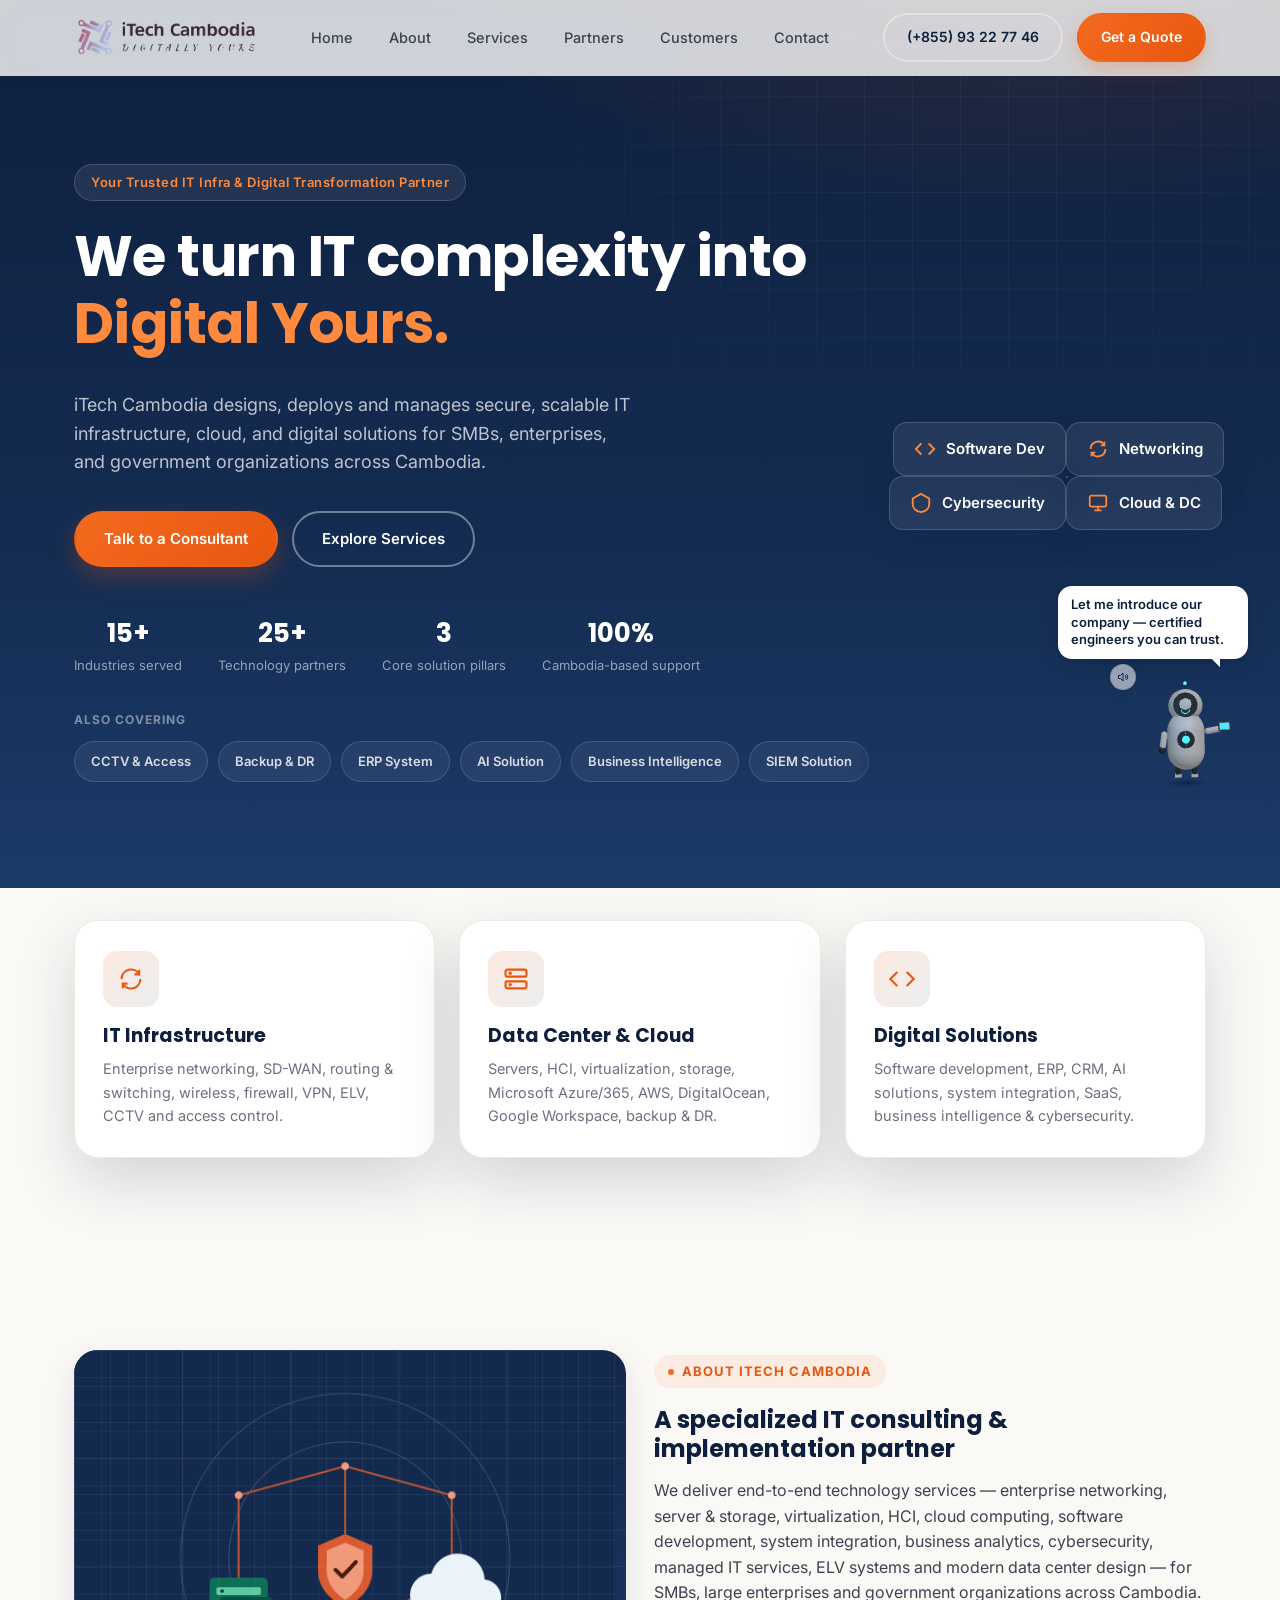
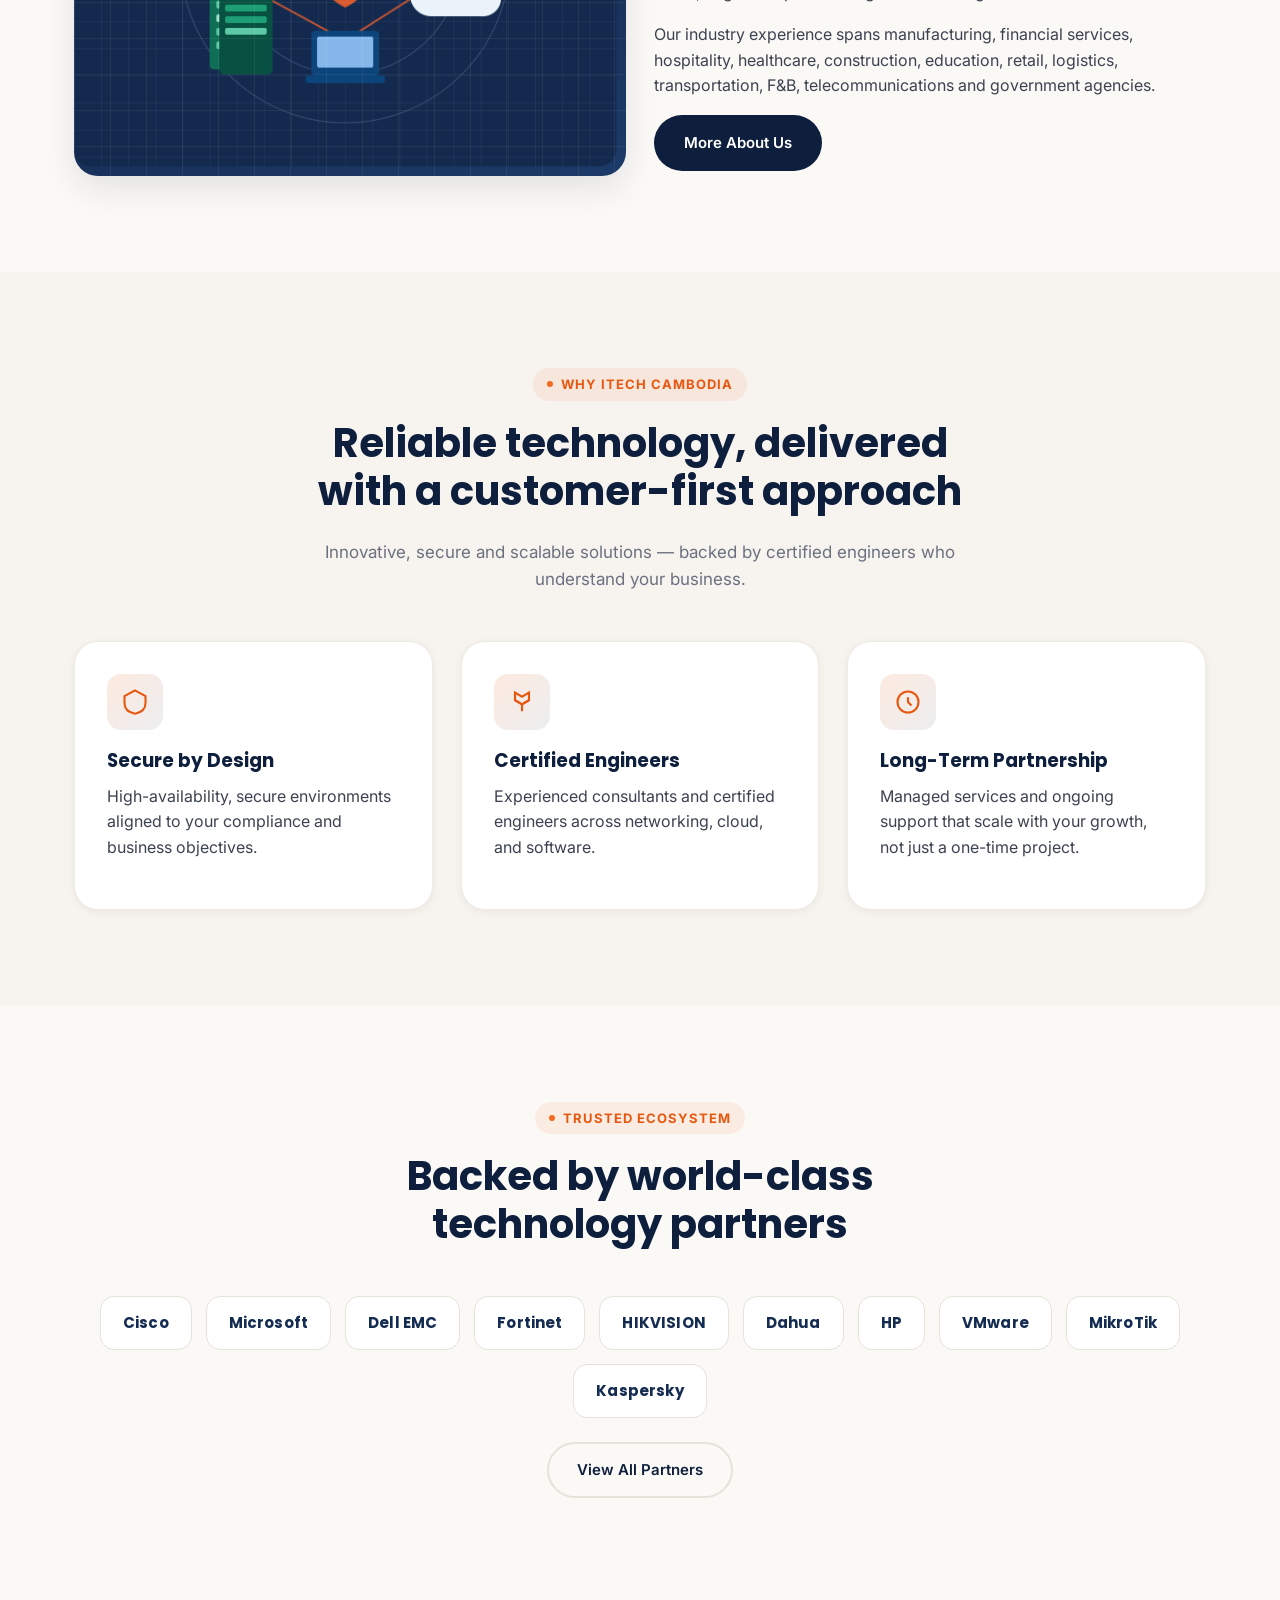
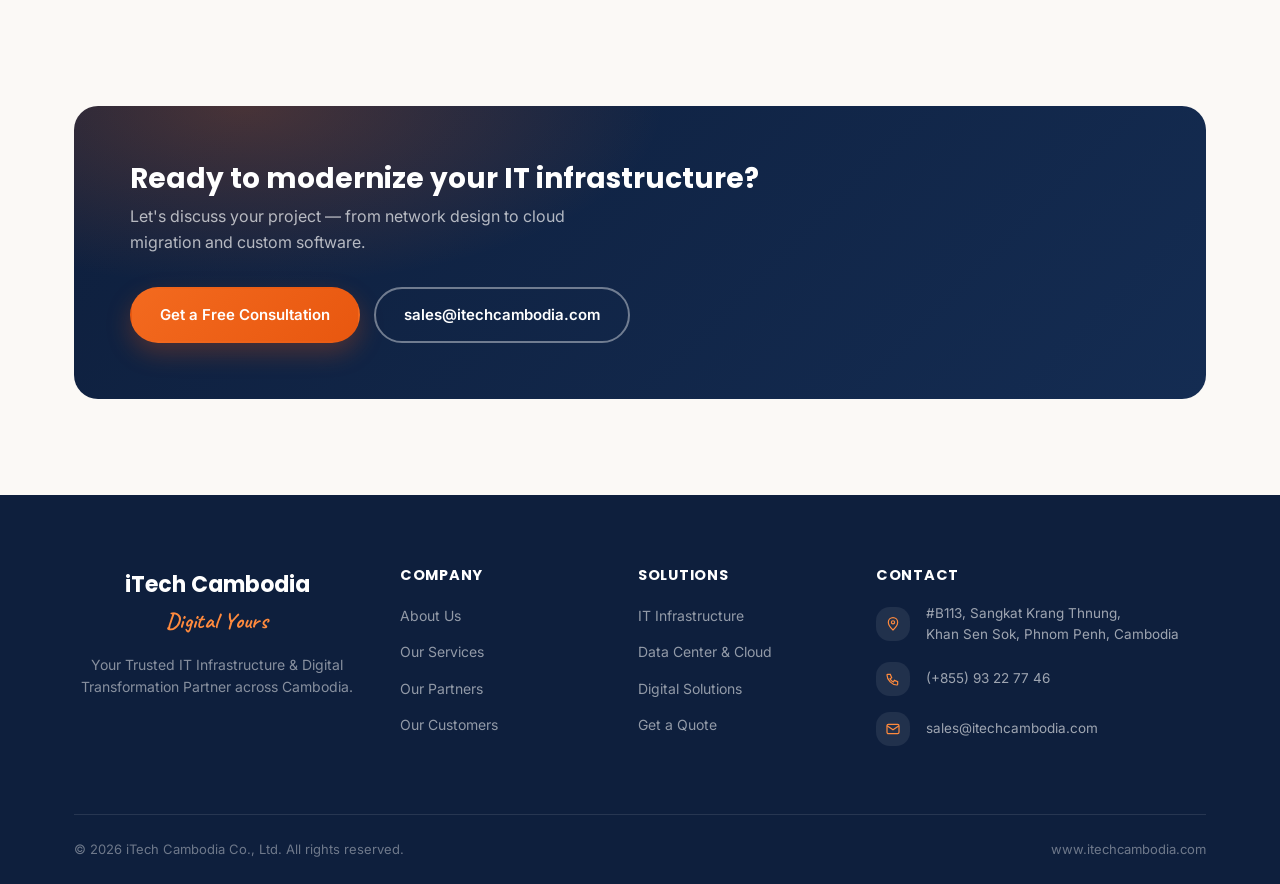
==== commit be2f5376: "Upgrade robot mascot to a living AI-assistant experience New modules: events.js (shared pub/sub bus)" ====
--- a/index.html
+++ b/index.html
@@ -9,7 +9,7 @@
 <link rel="preconnect" href="https://fonts.googleapis.com">
 <link rel="preconnect" href="https://fonts.gstatic.com" crossorigin>
 <link href="https://fonts.googleapis.com/css2?family=Inter:wght@400;500;600;700&family=Poppins:wght@600;700;800&family=Caveat:wght@600;700&display=swap" rel="stylesheet">
-<link rel="stylesheet" href="css/style.css?v=20">
+<link rel="stylesheet" href="css/style.css?v=21">
 </head>
 <body>
 
@@ -109,7 +109,7 @@
     <div class="about-media reveal">
       <div class="about-media-inner">
         <video class="about-video" poster="assets/about-illustration.png" autoplay muted loop playsinline preload="metadata" aria-label="Animation of IT infrastructure: server, security and cloud connected together">
-          <source src="assets/about-illustration.mp4?v=20" type="video/mp4">
+          <source src="assets/about-illustration.mp4?v=21" type="video/mp4">
         </video>
       </div>
     </div>
@@ -240,7 +240,7 @@
 </footer>
 
 <button class="back-top" aria-label="Back to top"><svg viewBox="0 0 24 24" fill="none" stroke="currentColor" stroke-width="2"><path d="m5 12 7-7 7 7M12 19V6"/></svg></button>
-<script src="js/main.js?v=20"></script>
+<script src="js/main.js?v=21"></script>
 <script src="robot/vendor/gsap.min.js"></script>
 <script type="module" src="robot/robot.js"></script>
 </body>
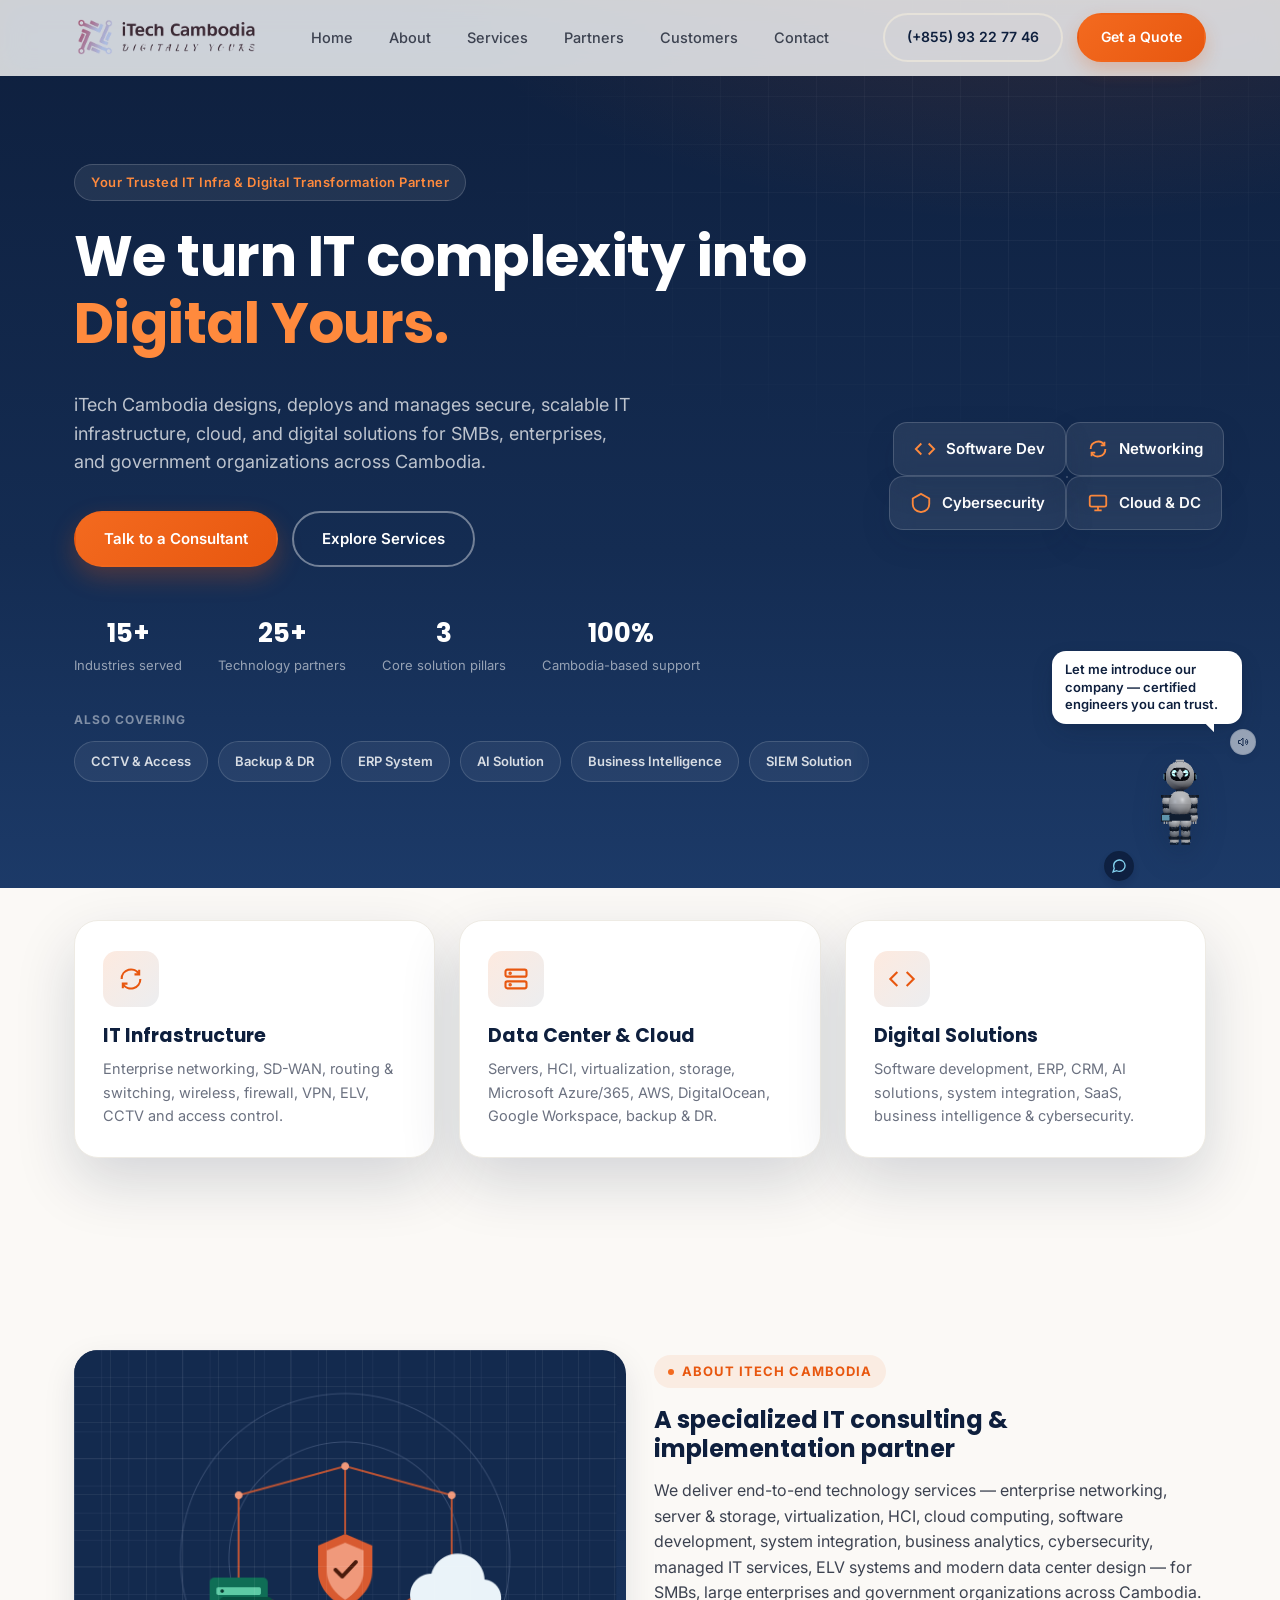
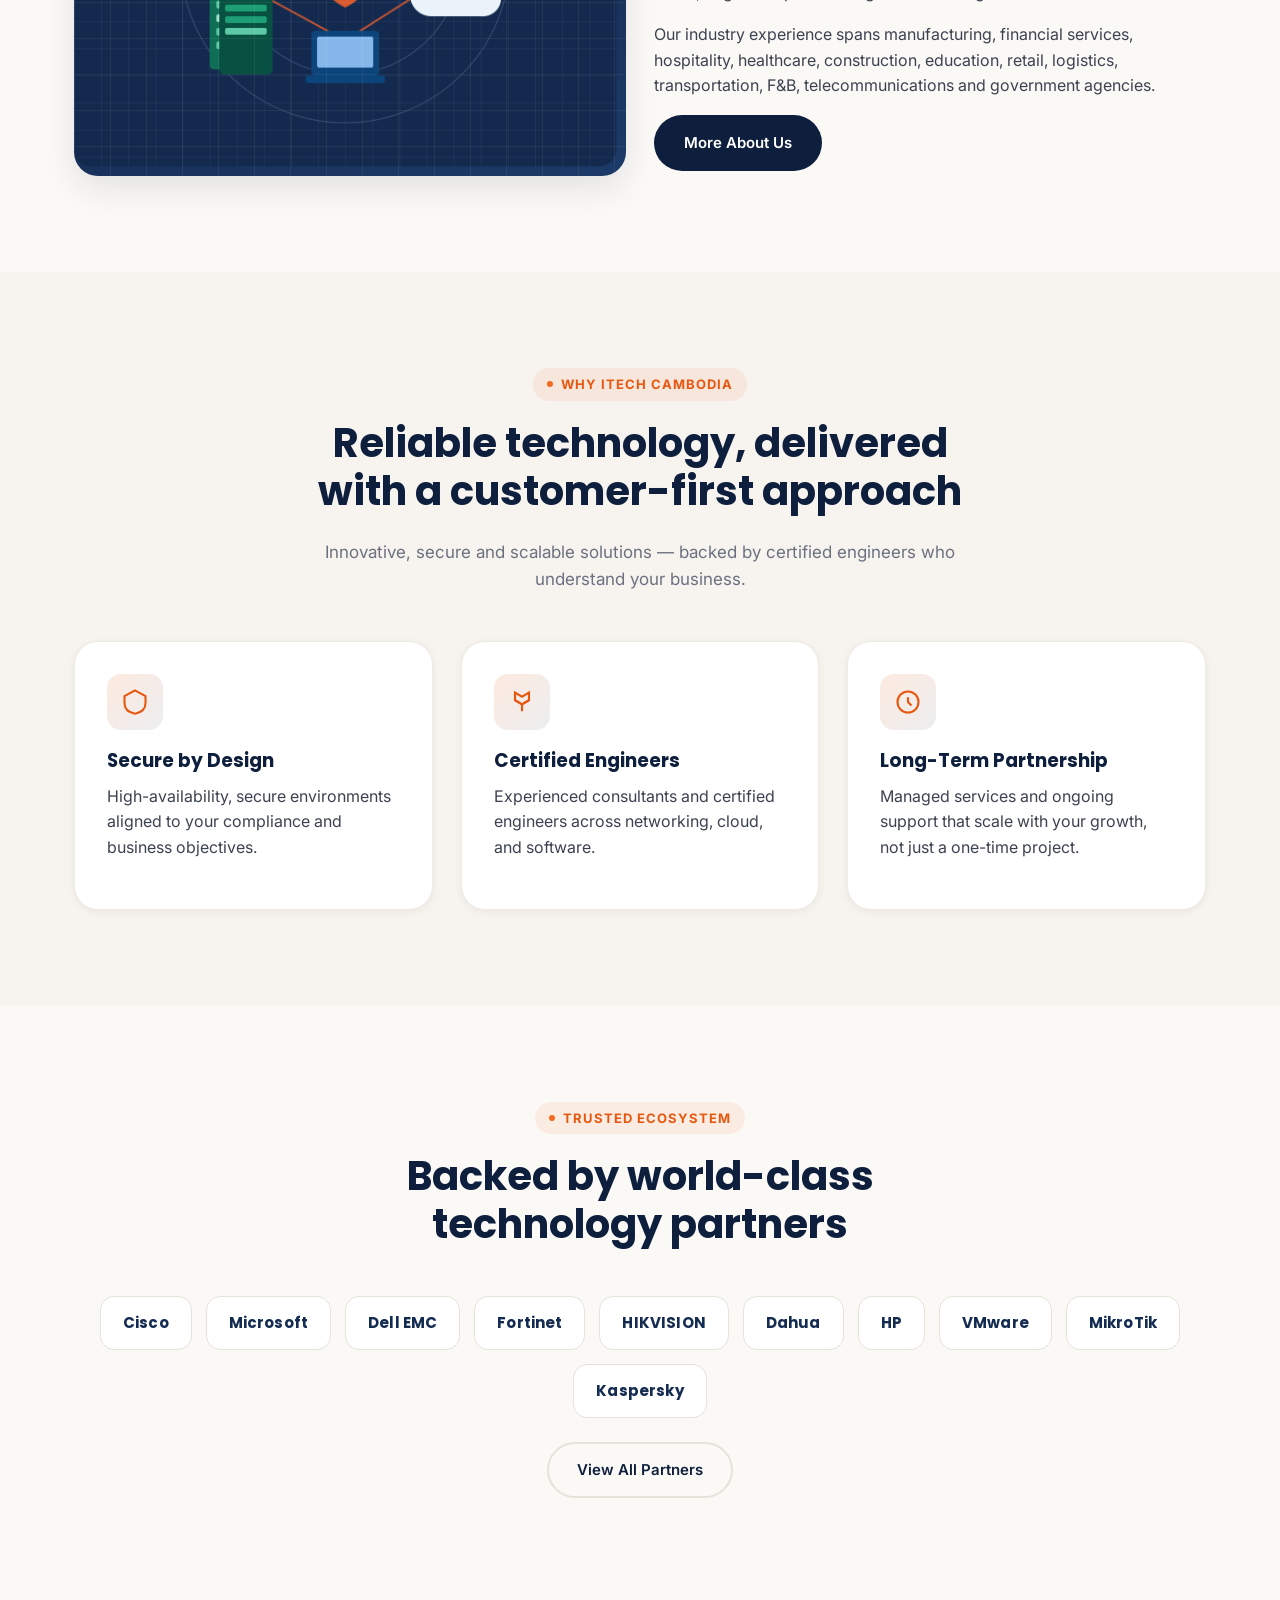
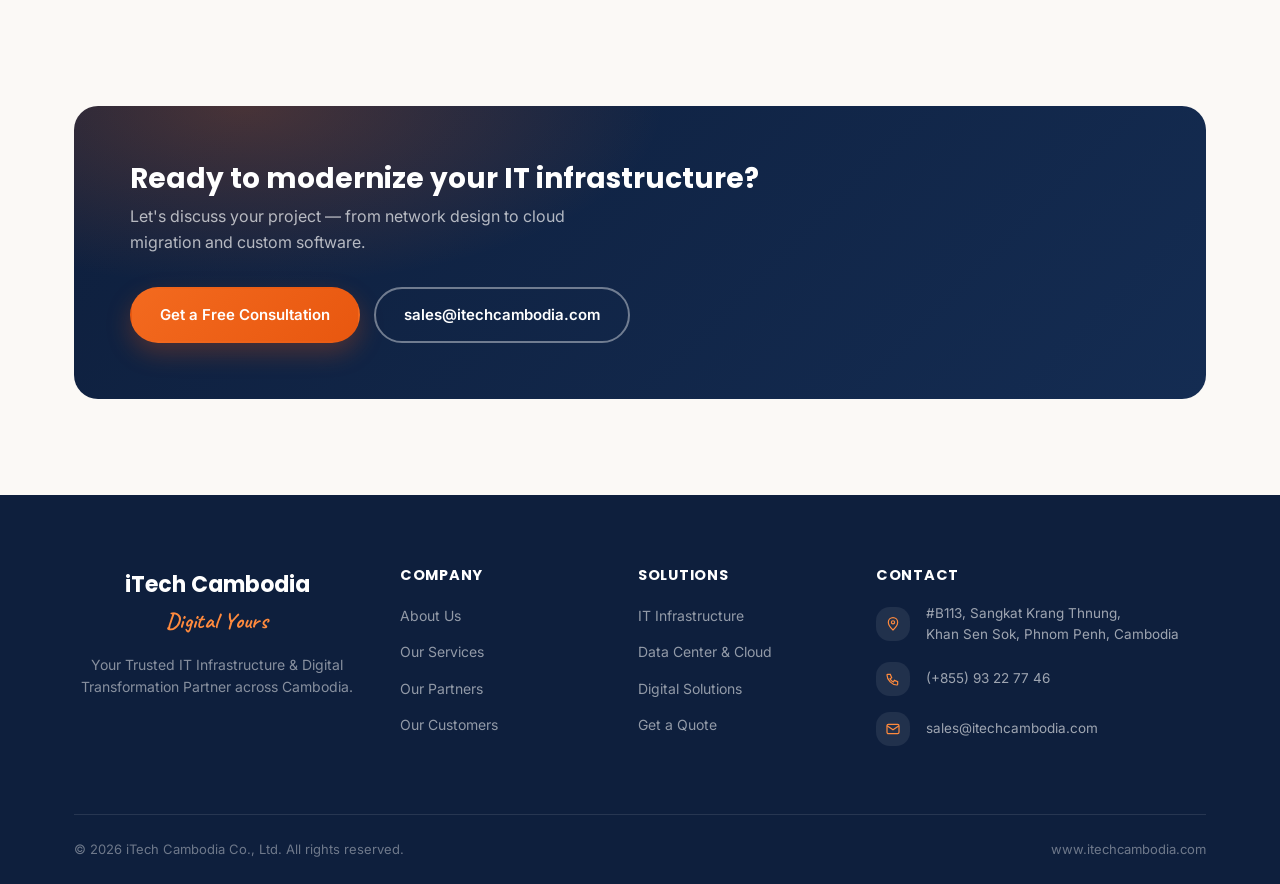
==== commit 2e394dae: "Turn the robot into an AI website assistant (search + navigate + voice) Adds a natural-language "ask" ====
--- a/index.html
+++ b/index.html
@@ -124,7 +124,7 @@
 </section>
 
 <!-- ===== Why choose us ===== -->
-<section class="bg-alt">
+<section class="bg-alt" id="why-itech">
   <div class="container">
     <div class="section-head center reveal">
       <div class="section-tag" style="margin-left:auto;margin-right:auto;">Why iTech Cambodia</div>
@@ -243,5 +243,6 @@
 <script src="js/main.js?v=21"></script>
 <script src="robot/vendor/gsap.min.js"></script>
 <script type="module" src="robot/robot.js"></script>
+<script type="module" src="robot/assistant/chat-widget.js"></script>
 </body>
 </html>
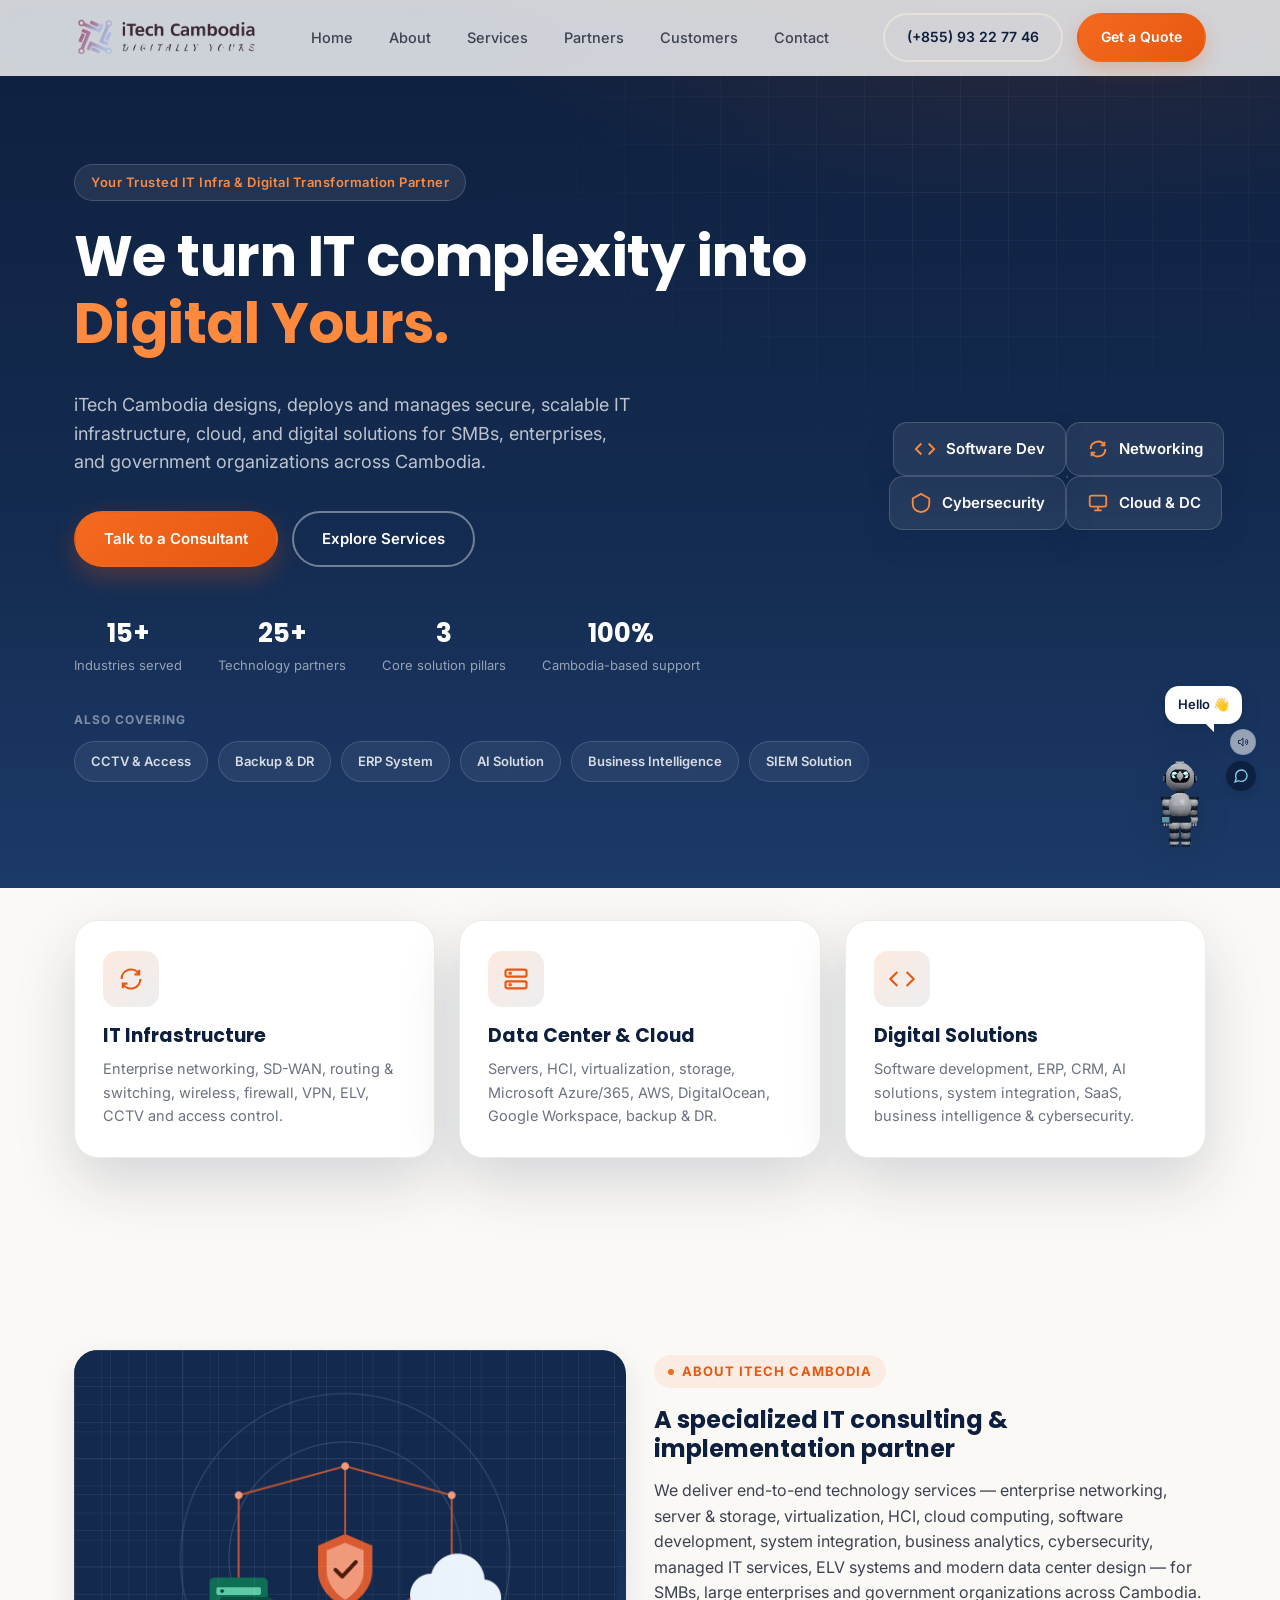
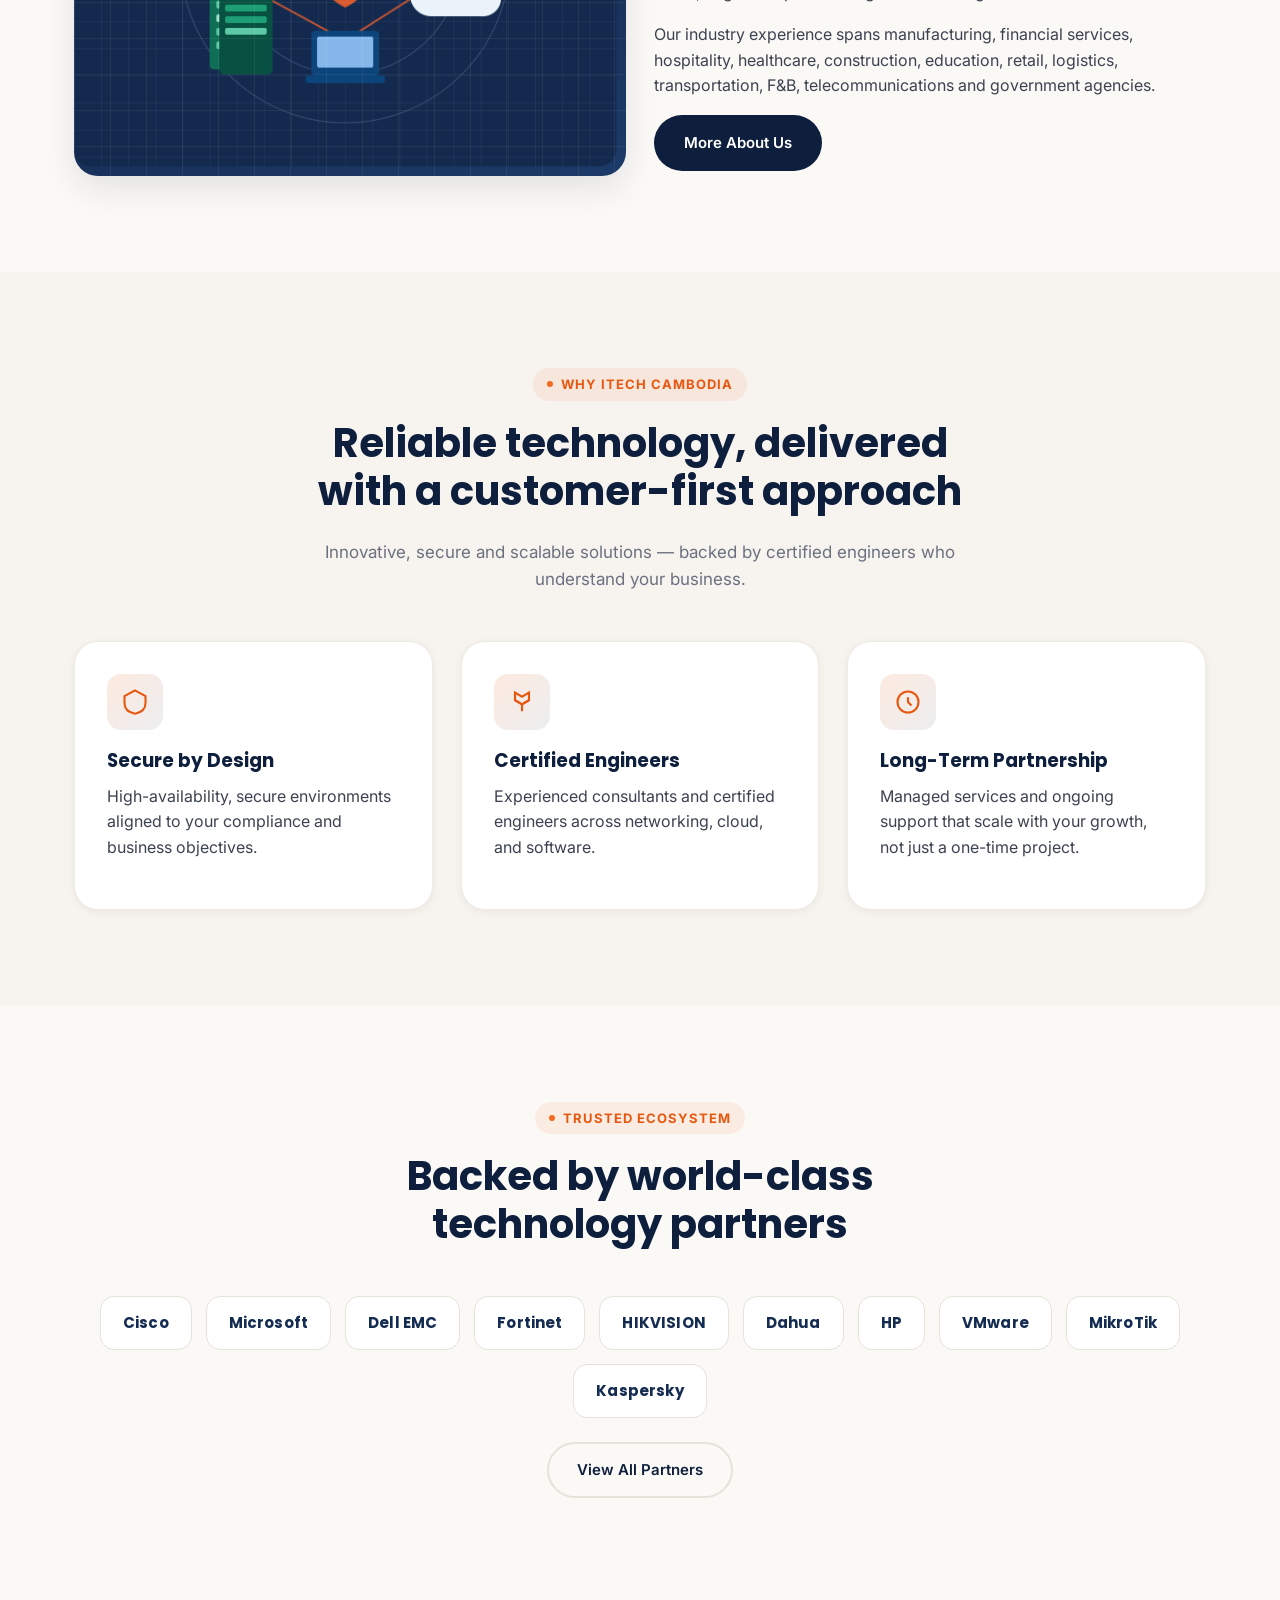
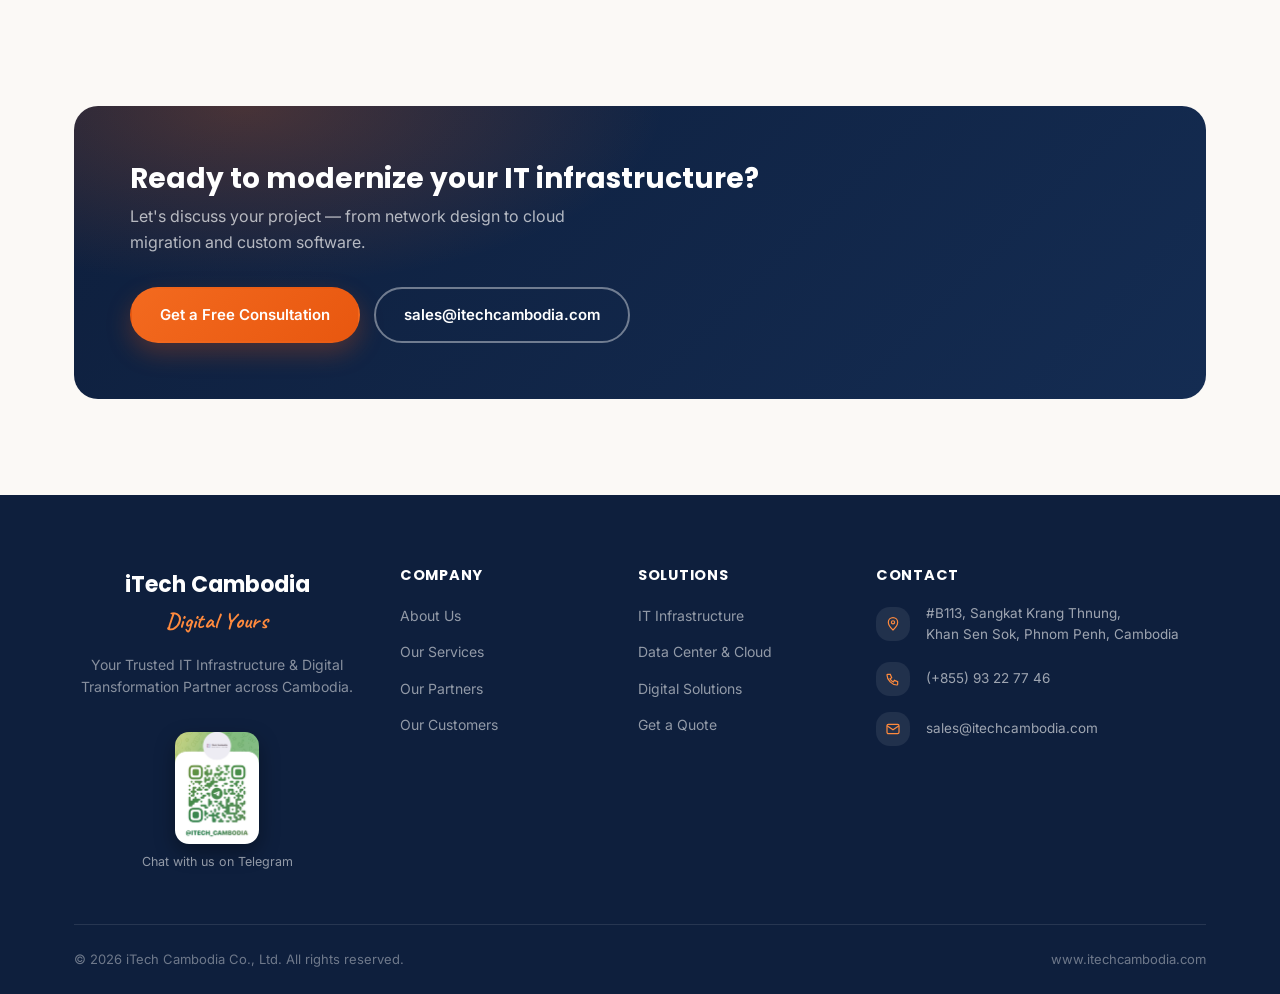
==== commit e8bc1839: "Add Telegram QR code to the footer brand block on every page Cropped the source QR graphic down to j" ====
--- a/index.html
+++ b/index.html
@@ -197,6 +197,10 @@
       <div class="footer-brand">
         <a href="/" class="brand"><span class="footer-brand-text">iTech Cambodia<small>Digital Yours</small></span></a>
         <p>Your Trusted IT Infrastructure &amp; Digital Transformation Partner across Cambodia.</p>
+        <a class="footer-qr" href="https://t.me/itech_cambodia" target="_blank" rel="noopener noreferrer" aria-label="Chat with iTech Cambodia on Telegram">
+          <img src="assets/telegram-qr.png" alt="Scan to chat with iTech Cambodia on Telegram" width="84" height="112" loading="lazy">
+          <span>Chat with us on Telegram</span>
+        </a>
       </div>
       <div class="footer-col">
         <h4>Company</h4>
--- a/css/style.css
+++ b/css/style.css
@@ -836,6 +836,11 @@
   margin-top: 2px;
 }
 .footer-brand p { font-size: 14px; color: rgba(255,255,255,.5); max-width: 300px; margin-left: auto; margin-right: auto; }
+.footer-qr { display: inline-flex; flex-direction: column; align-items: center; gap: 8px; margin-top: 20px; text-decoration: none; }
+.footer-qr img { width: 84px; height: auto; border-radius: 14px; box-shadow: 0 8px 20px rgba(0,0,0,.35); transition: transform .18s ease; }
+.footer-qr:hover img { transform: translateY(-3px); }
+.footer-qr span { font-size: 12.5px; color: rgba(255,255,255,.55); transition: color .18s ease; }
+.footer-qr:hover span { color: var(--orange-400); }
 .footer-col h4 { color: #fff; font-size: 14.5px; margin-bottom: 18px; text-transform: uppercase; letter-spacing: .05em; }
 .footer-col ul li { margin-bottom: 11px; }
 .footer-col ul a { font-size: 14px; color: rgba(255,255,255,.55); transition: color .18s ease; }
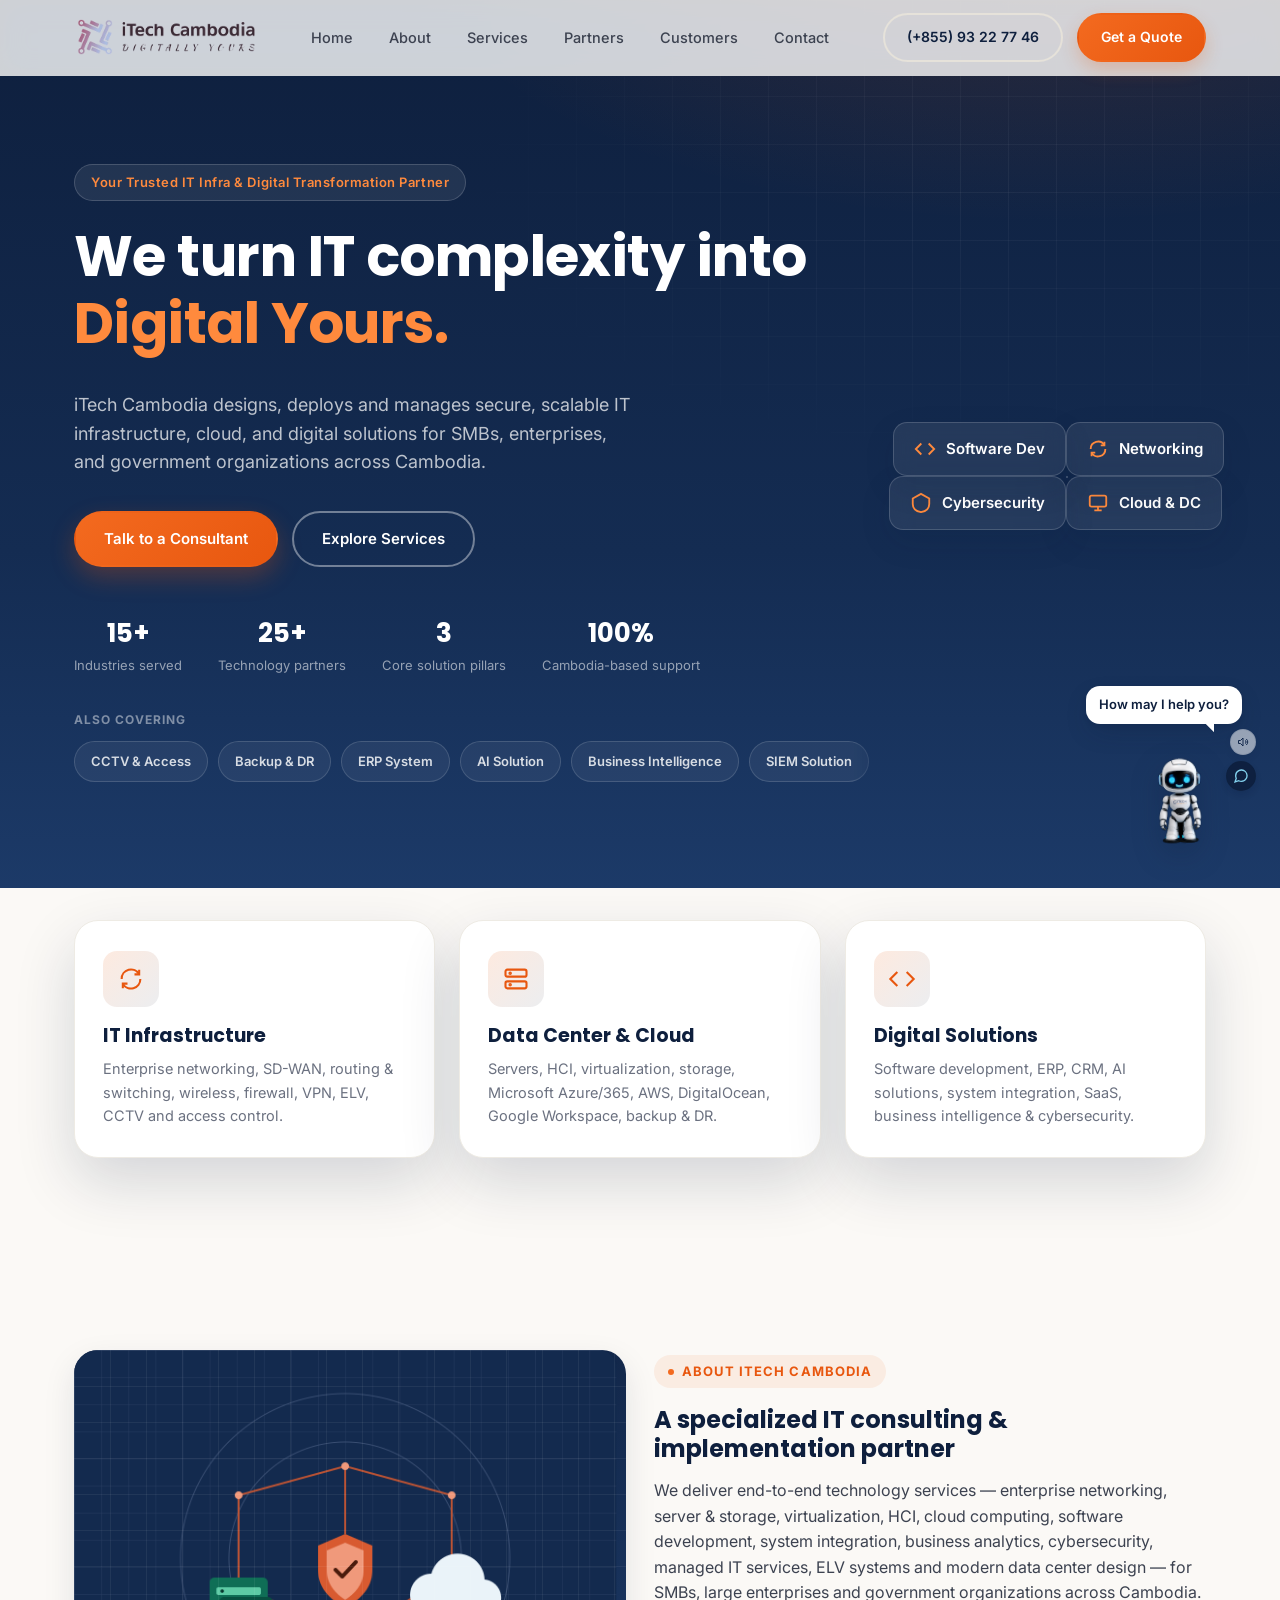
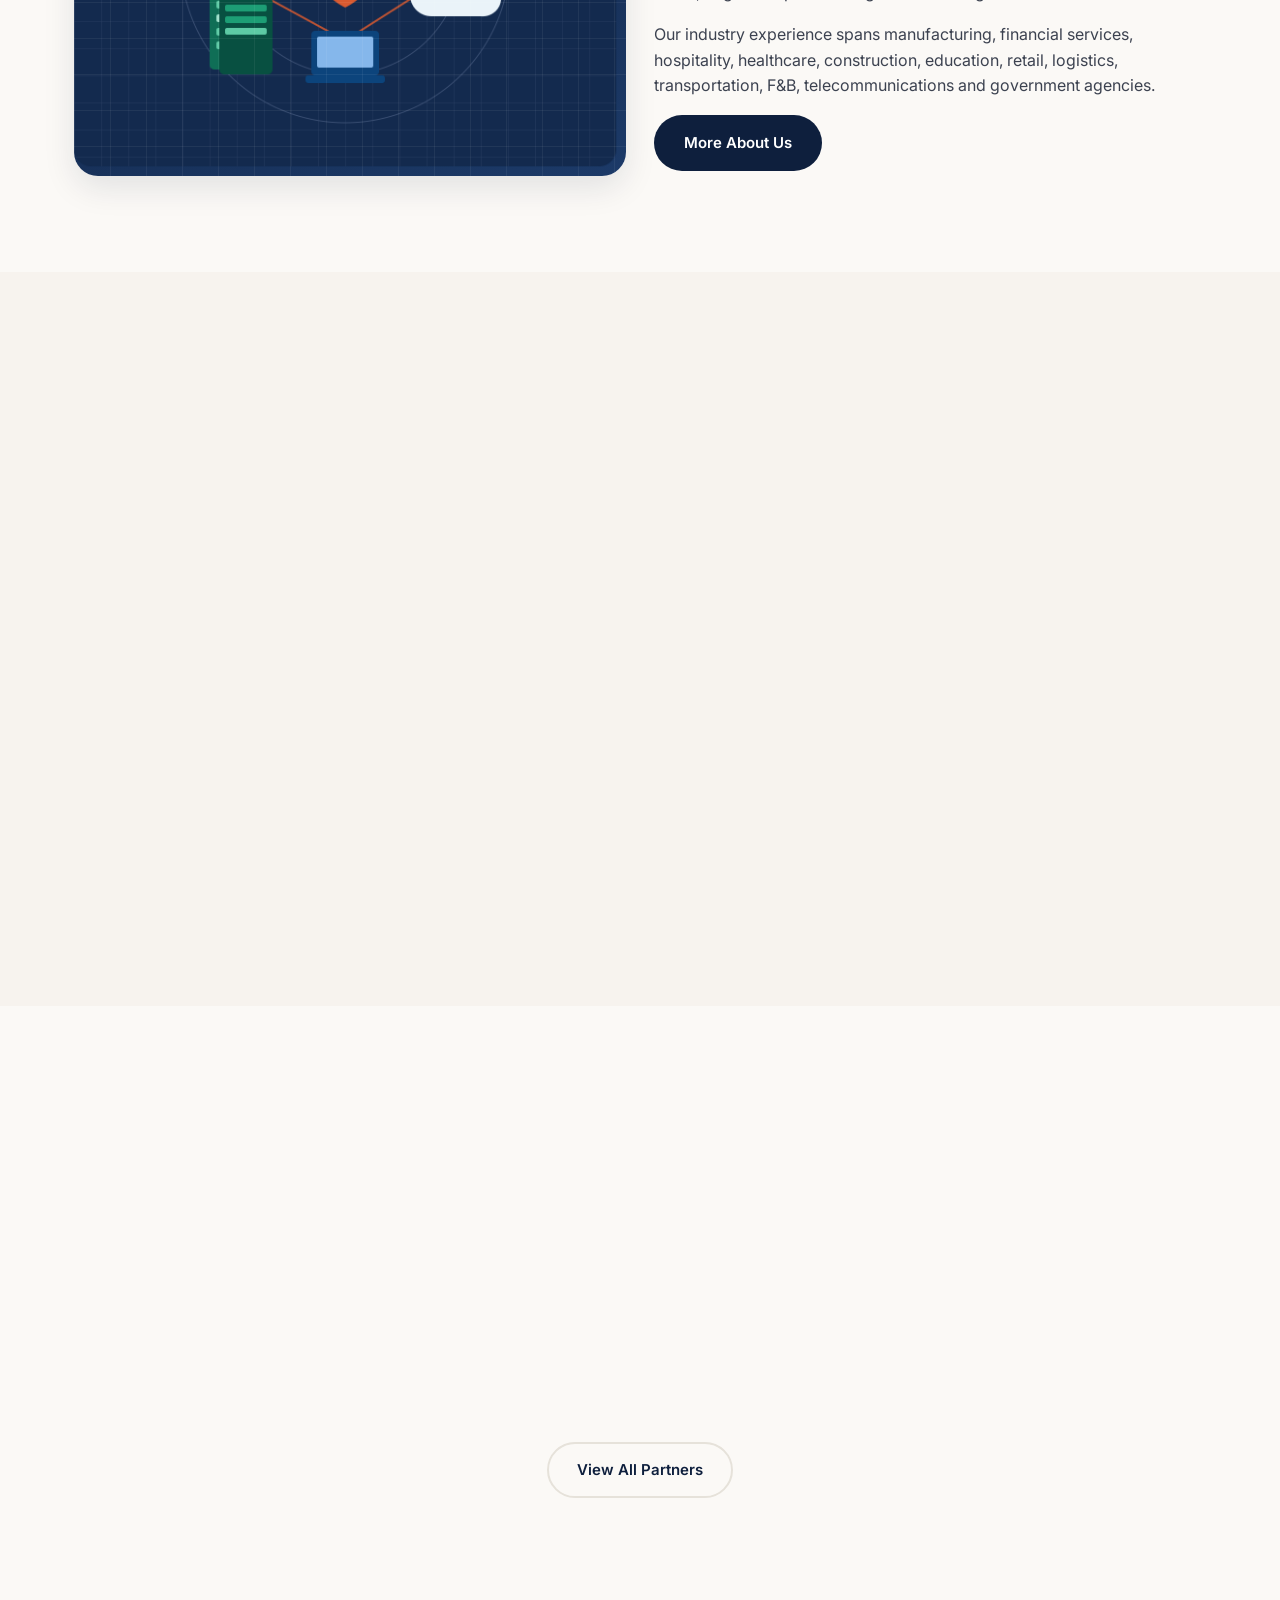
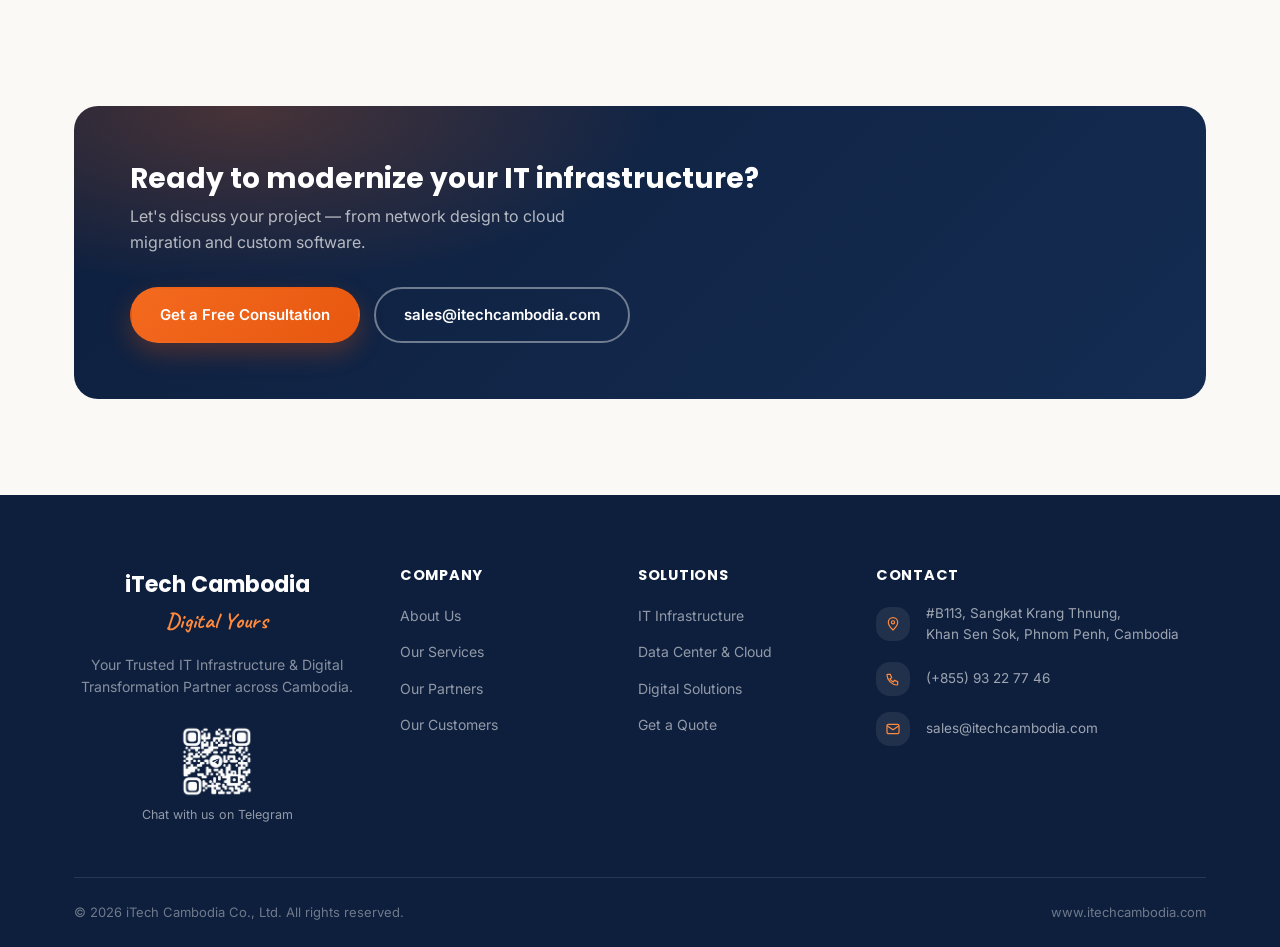
==== commit cea7db2a: "Switch mascot to a flat-PNG billboard and tighten the footer QR code The static-glb mascot kept rend" ====
--- a/index.html
+++ b/index.html
@@ -198,7 +198,7 @@
         <a href="/" class="brand"><span class="footer-brand-text">iTech Cambodia<small>Digital Yours</small></span></a>
         <p>Your Trusted IT Infrastructure &amp; Digital Transformation Partner across Cambodia.</p>
         <a class="footer-qr" href="https://t.me/itech_cambodia" target="_blank" rel="noopener noreferrer" aria-label="Chat with iTech Cambodia on Telegram">
-          <img src="assets/telegram-qr.png" alt="Scan to chat with iTech Cambodia on Telegram" width="84" height="112" loading="lazy">
+          <img src="assets/telegram-qr.png" alt="Scan to chat with iTech Cambodia on Telegram" width="76" height="75" loading="lazy">
           <span>Chat with us on Telegram</span>
         </a>
       </div>
--- a/css/style.css
+++ b/css/style.css
@@ -836,9 +836,9 @@
   margin-top: 2px;
 }
 .footer-brand p { font-size: 14px; color: rgba(255,255,255,.5); max-width: 300px; margin-left: auto; margin-right: auto; }
-.footer-qr { display: inline-flex; flex-direction: column; align-items: center; gap: 8px; margin-top: 20px; text-decoration: none; }
-.footer-qr img { width: 84px; height: auto; border-radius: 14px; box-shadow: 0 8px 20px rgba(0,0,0,.35); transition: transform .18s ease; }
-.footer-qr:hover img { transform: translateY(-3px); }
+.footer-qr { display: inline-flex; flex-direction: column; align-items: center; gap: 6px; margin-top: 12px; text-decoration: none; }
+.footer-qr img { width: 76px; height: auto; transition: transform .18s ease, filter .18s ease; }
+.footer-qr:hover img { transform: translateY(-3px); filter: drop-shadow(0 0 10px rgba(255,255,255,.4)); }
 .footer-qr span { font-size: 12.5px; color: rgba(255,255,255,.55); transition: color .18s ease; }
 .footer-qr:hover span { color: var(--orange-400); }
 .footer-col h4 { color: #fff; font-size: 14.5px; margin-bottom: 18px; text-transform: uppercase; letter-spacing: .05em; }
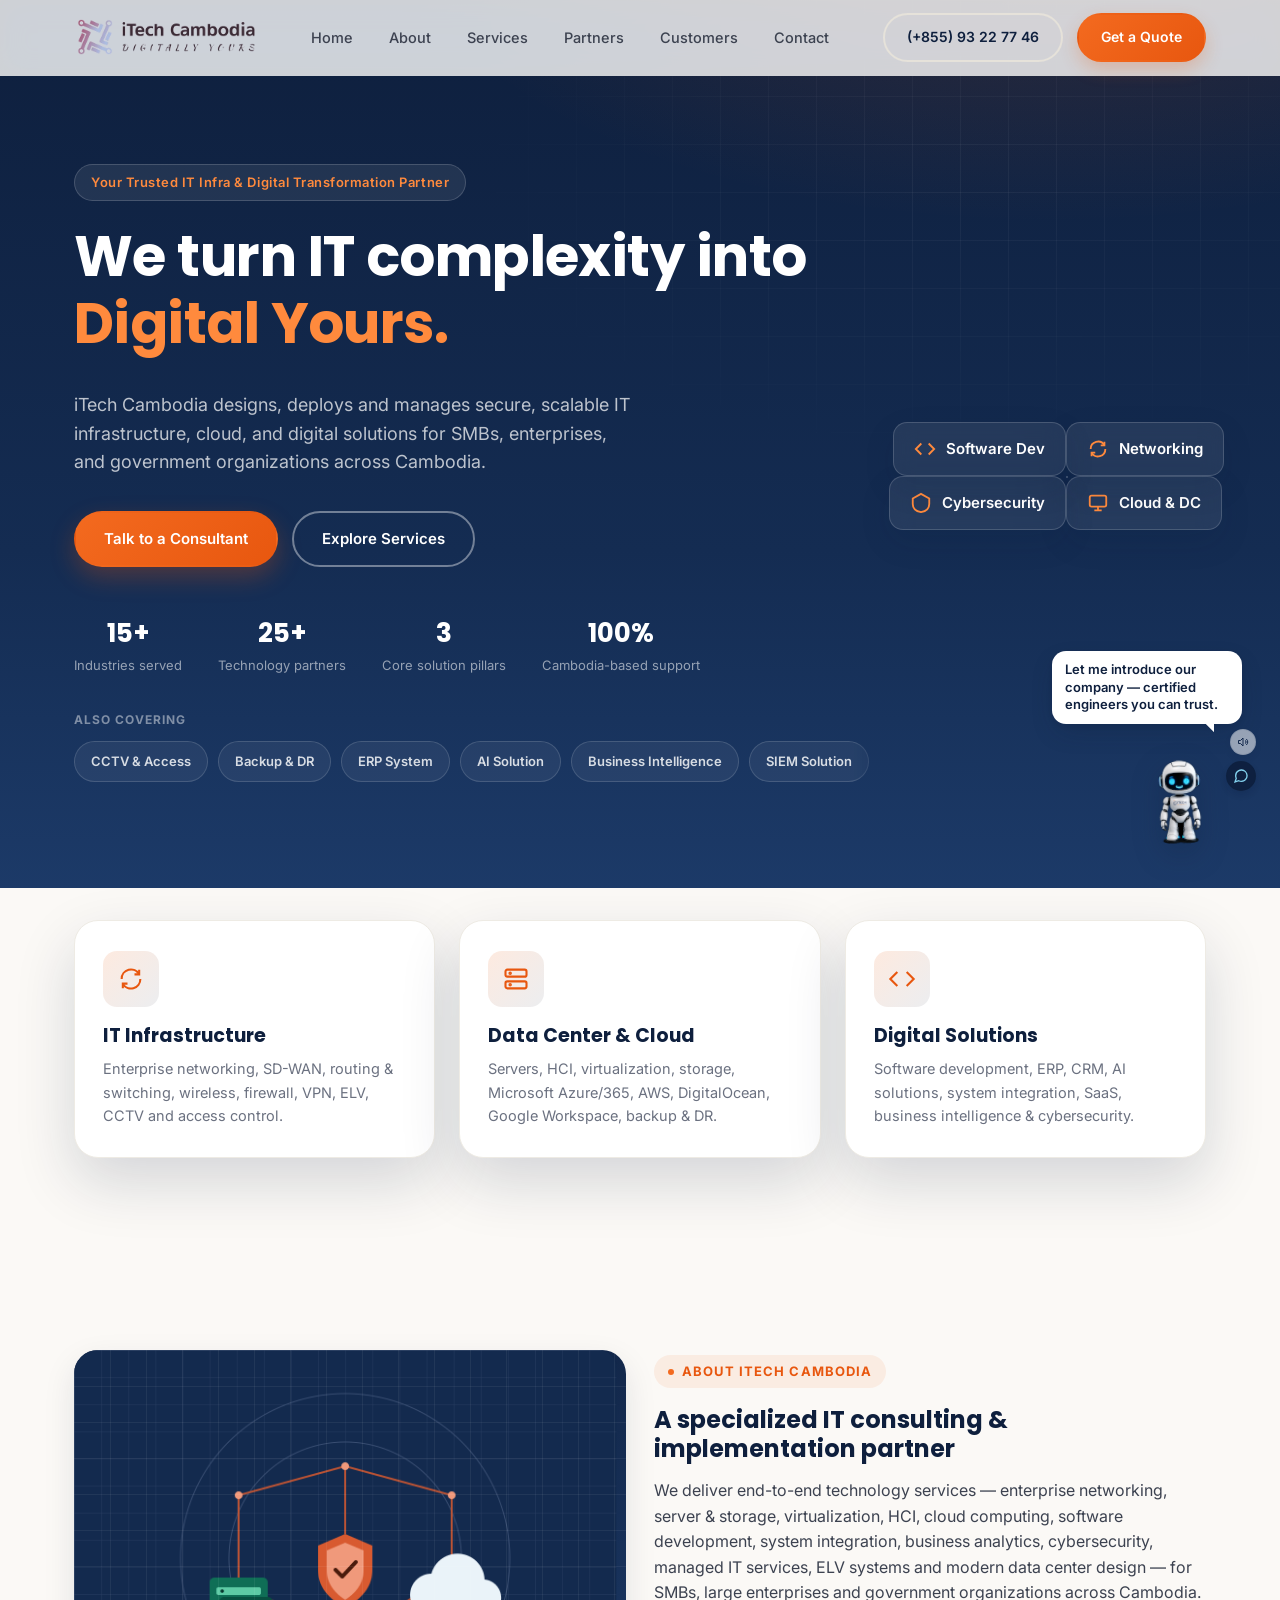
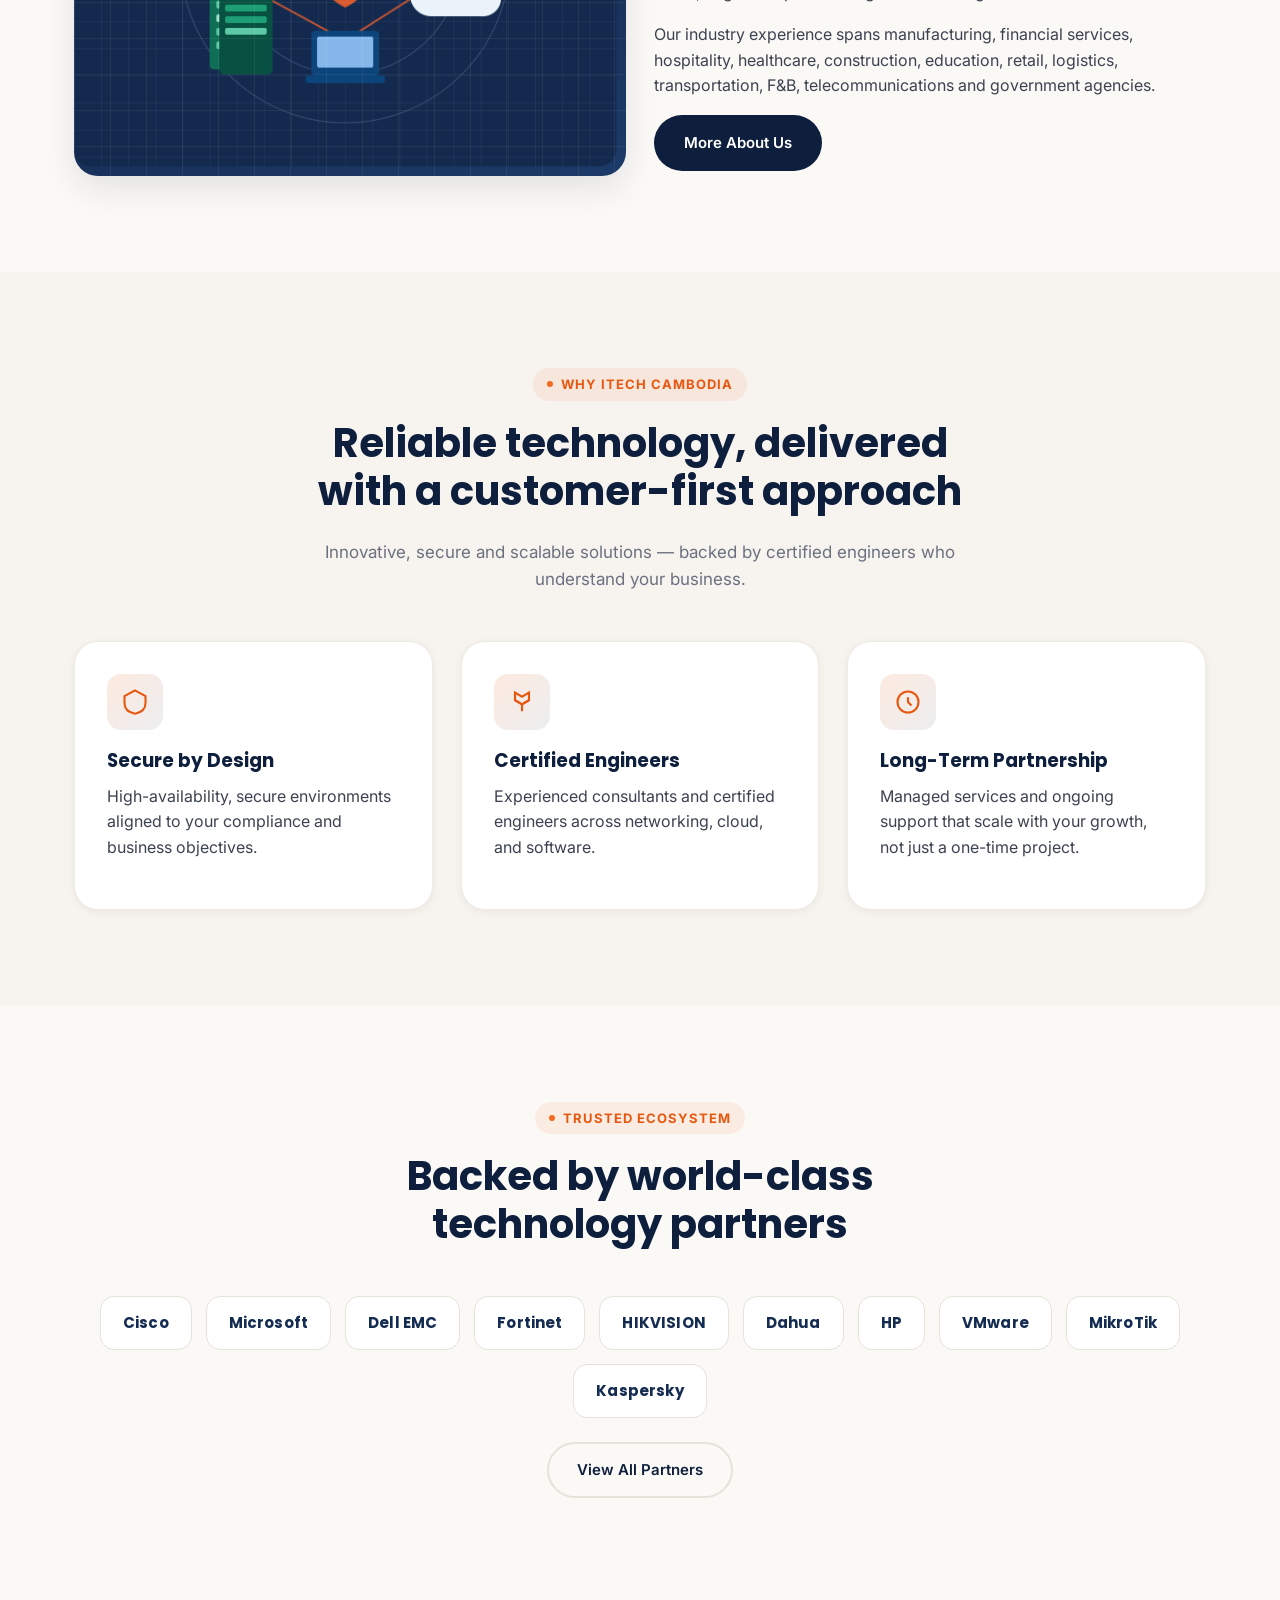
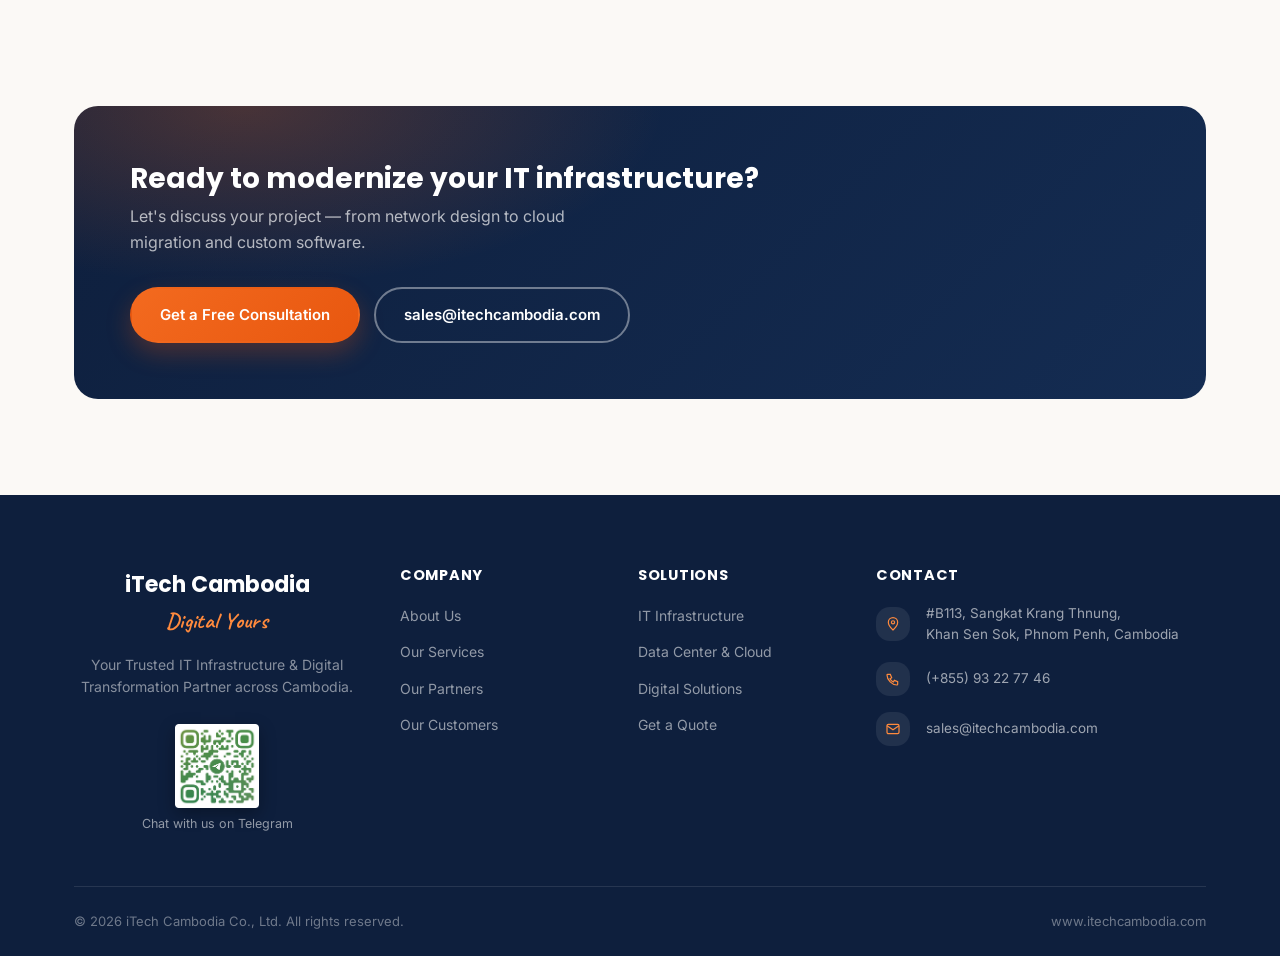
==== commit db0423b8: "Fix footer QR code so it actually scans The previous glow-style graphic (iTech QR Code-V1.png) had b" ====
--- a/index.html
+++ b/index.html
@@ -198,7 +198,7 @@
         <a href="/" class="brand"><span class="footer-brand-text">iTech Cambodia<small>Digital Yours</small></span></a>
         <p>Your Trusted IT Infrastructure &amp; Digital Transformation Partner across Cambodia.</p>
         <a class="footer-qr" href="https://t.me/itech_cambodia" target="_blank" rel="noopener noreferrer" aria-label="Chat with iTech Cambodia on Telegram">
-          <img src="assets/telegram-qr.png" alt="Scan to chat with iTech Cambodia on Telegram" width="76" height="75" loading="lazy">
+          <img src="assets/telegram-qr.png" alt="Scan to chat with iTech Cambodia on Telegram" width="84" height="84" loading="lazy">
           <span>Chat with us on Telegram</span>
         </a>
       </div>
--- a/css/style.css
+++ b/css/style.css
@@ -837,8 +837,8 @@
 }
 .footer-brand p { font-size: 14px; color: rgba(255,255,255,.5); max-width: 300px; margin-left: auto; margin-right: auto; }
 .footer-qr { display: inline-flex; flex-direction: column; align-items: center; gap: 6px; margin-top: 12px; text-decoration: none; }
-.footer-qr img { width: 76px; height: auto; transition: transform .18s ease, filter .18s ease; }
-.footer-qr:hover img { transform: translateY(-3px); filter: drop-shadow(0 0 10px rgba(255,255,255,.4)); }
+.footer-qr img { width: 84px; height: auto; box-shadow: 0 6px 16px rgba(0,0,0,.3); transition: transform .18s ease, box-shadow .18s ease; }
+.footer-qr:hover img { transform: translateY(-3px); box-shadow: 0 10px 22px rgba(0,0,0,.4); }
 .footer-qr span { font-size: 12.5px; color: rgba(255,255,255,.55); transition: color .18s ease; }
 .footer-qr:hover span { color: var(--orange-400); }
 .footer-col h4 { color: #fff; font-size: 14.5px; margin-bottom: 18px; text-transform: uppercase; letter-spacing: .05em; }
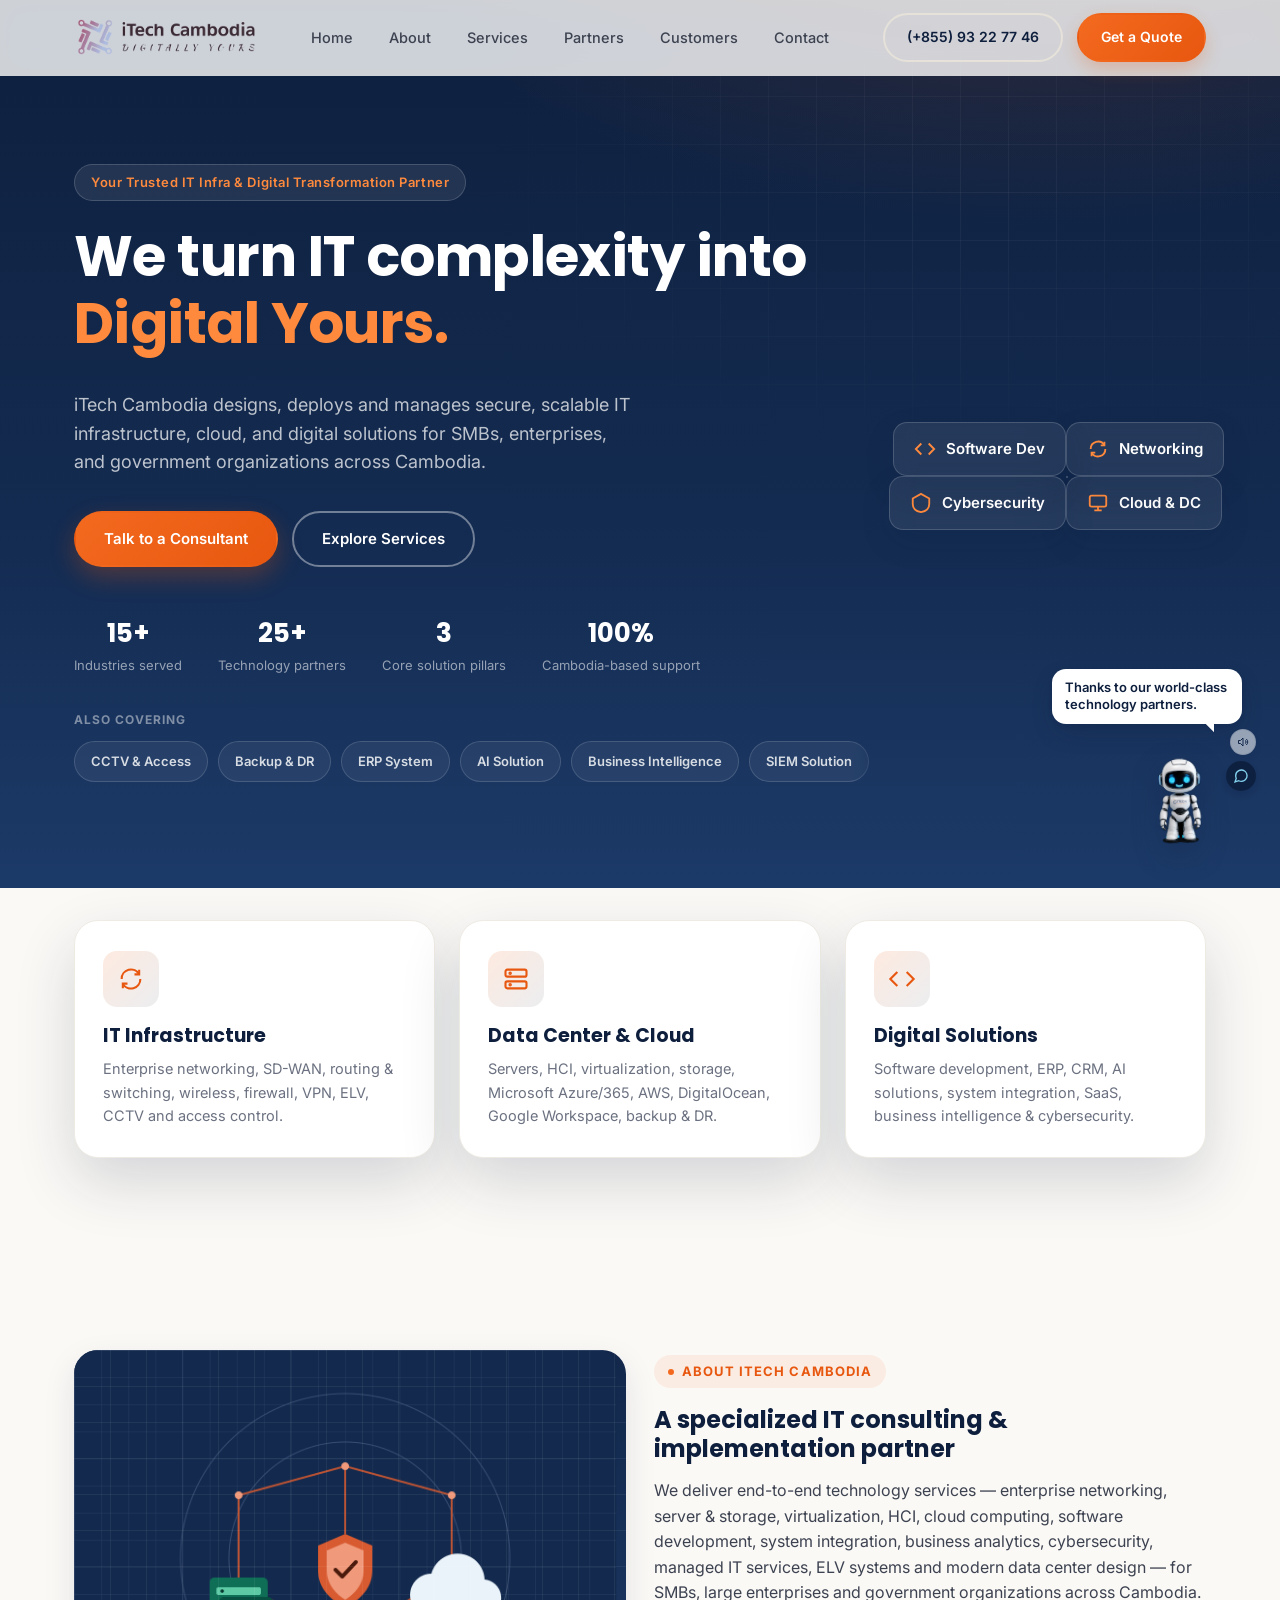
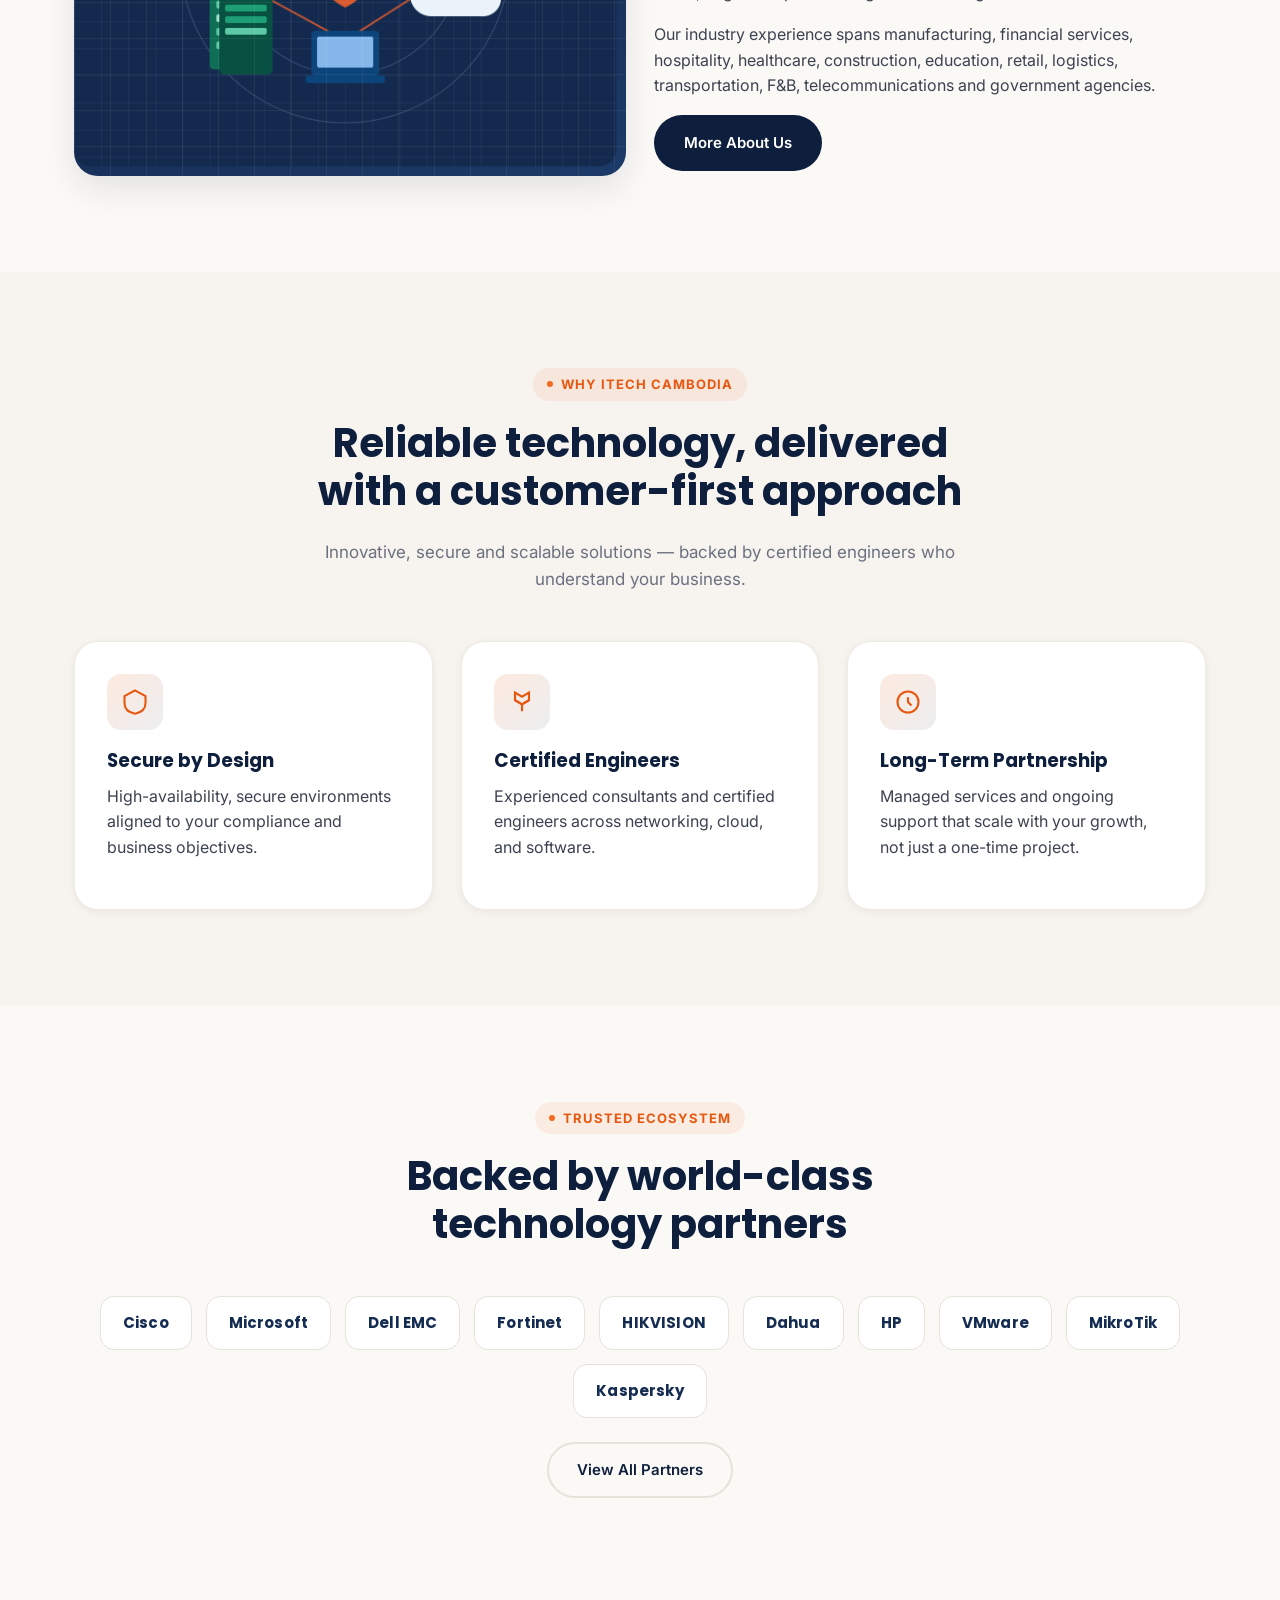
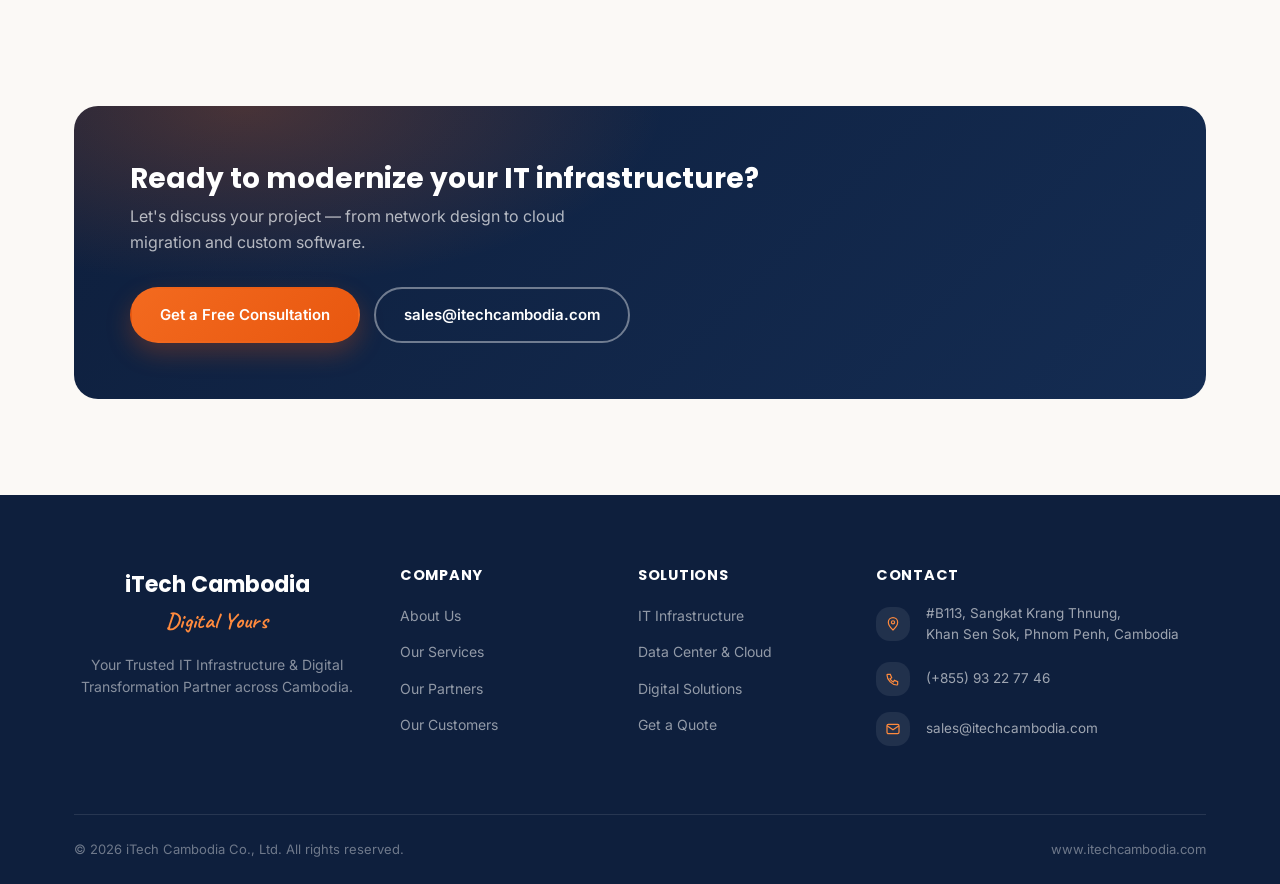
==== commit 50be859b: "Remove the footer Telegram QR code It didn't scan reliably even after two re-crops from the original" ====
--- a/index.html
+++ b/index.html
@@ -197,10 +197,6 @@
       <div class="footer-brand">
         <a href="/" class="brand"><span class="footer-brand-text">iTech Cambodia<small>Digital Yours</small></span></a>
         <p>Your Trusted IT Infrastructure &amp; Digital Transformation Partner across Cambodia.</p>
-        <a class="footer-qr" href="https://t.me/itech_cambodia" target="_blank" rel="noopener noreferrer" aria-label="Chat with iTech Cambodia on Telegram">
-          <img src="assets/telegram-qr.png" alt="Scan to chat with iTech Cambodia on Telegram" width="84" height="84" loading="lazy">
-          <span>Chat with us on Telegram</span>
-        </a>
       </div>
       <div class="footer-col">
         <h4>Company</h4>
--- a/css/style.css
+++ b/css/style.css
@@ -836,11 +836,6 @@
   margin-top: 2px;
 }
 .footer-brand p { font-size: 14px; color: rgba(255,255,255,.5); max-width: 300px; margin-left: auto; margin-right: auto; }
-.footer-qr { display: inline-flex; flex-direction: column; align-items: center; gap: 6px; margin-top: 12px; text-decoration: none; }
-.footer-qr img { width: 84px; height: auto; box-shadow: 0 6px 16px rgba(0,0,0,.3); transition: transform .18s ease, box-shadow .18s ease; }
-.footer-qr:hover img { transform: translateY(-3px); box-shadow: 0 10px 22px rgba(0,0,0,.4); }
-.footer-qr span { font-size: 12.5px; color: rgba(255,255,255,.55); transition: color .18s ease; }
-.footer-qr:hover span { color: var(--orange-400); }
 .footer-col h4 { color: #fff; font-size: 14.5px; margin-bottom: 18px; text-transform: uppercase; letter-spacing: .05em; }
 .footer-col ul li { margin-bottom: 11px; }
 .footer-col ul a { font-size: 14px; color: rgba(255,255,255,.55); transition: color .18s ease; }
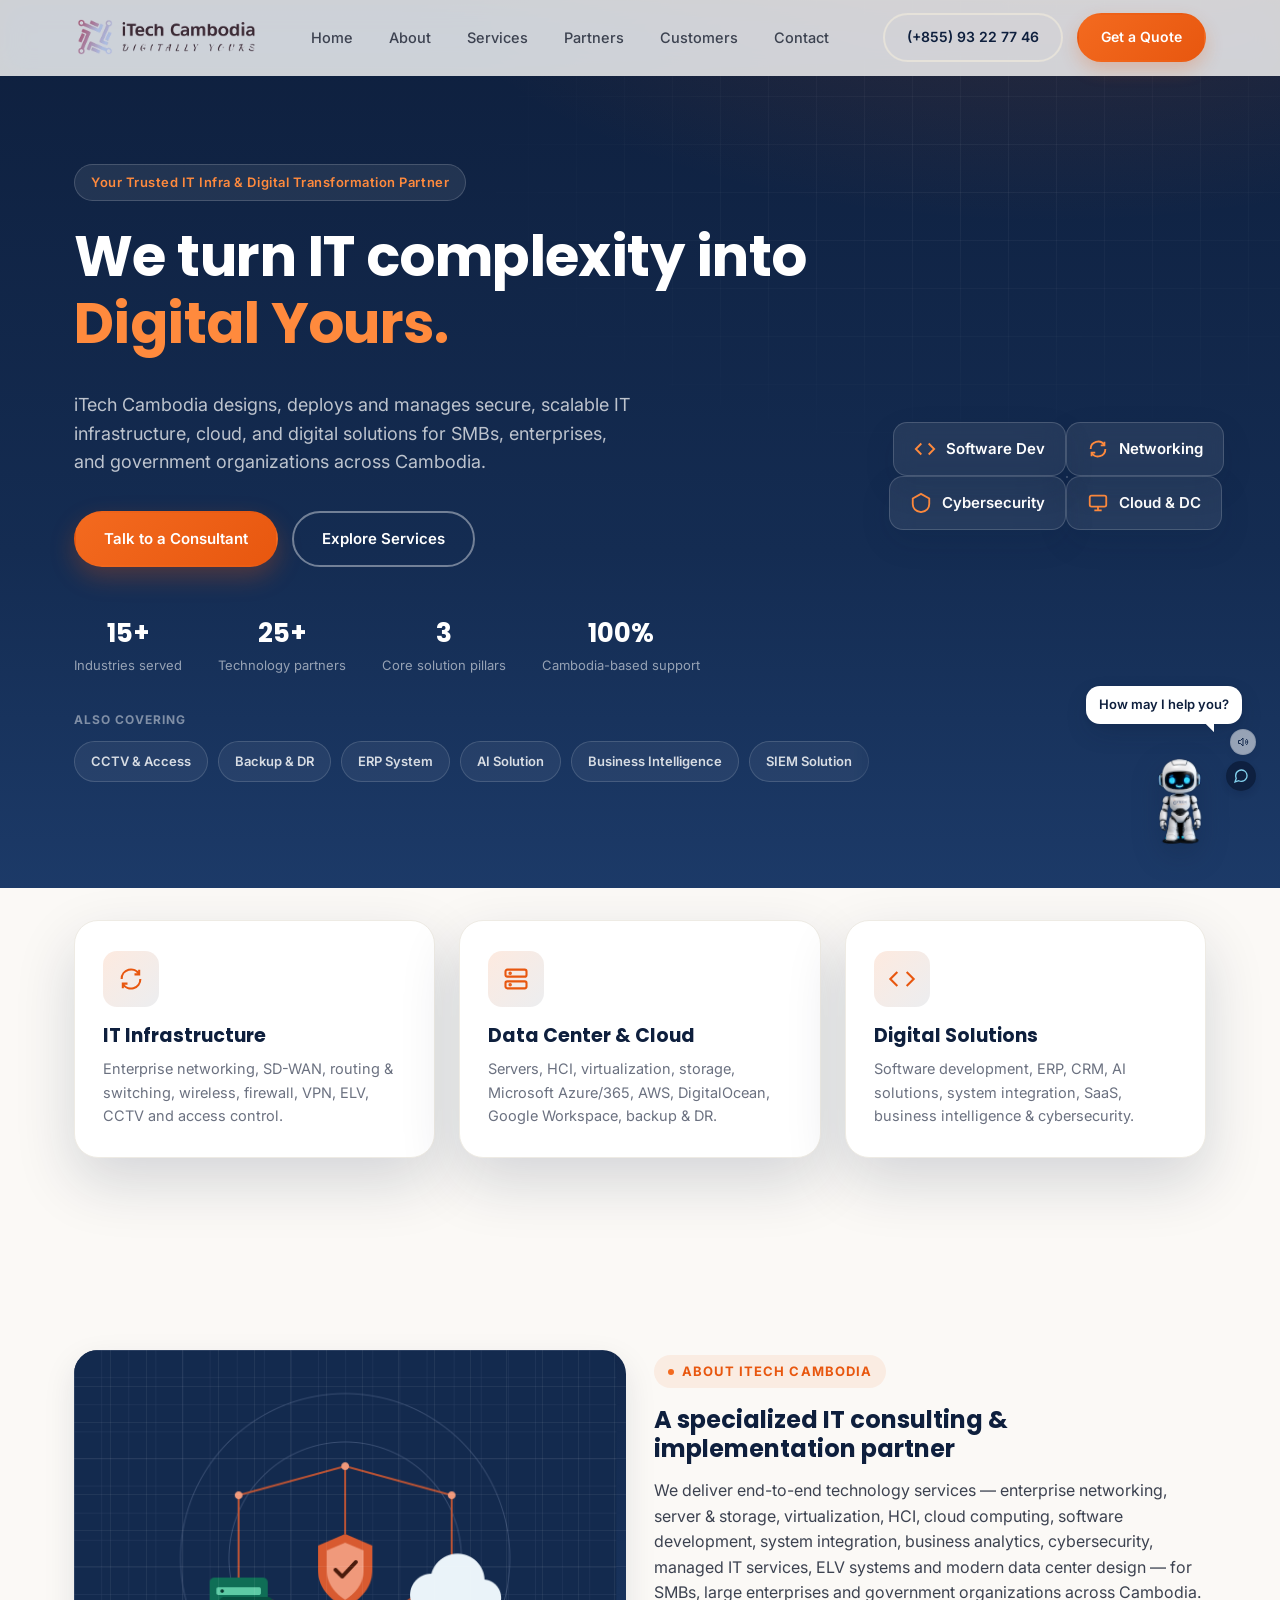
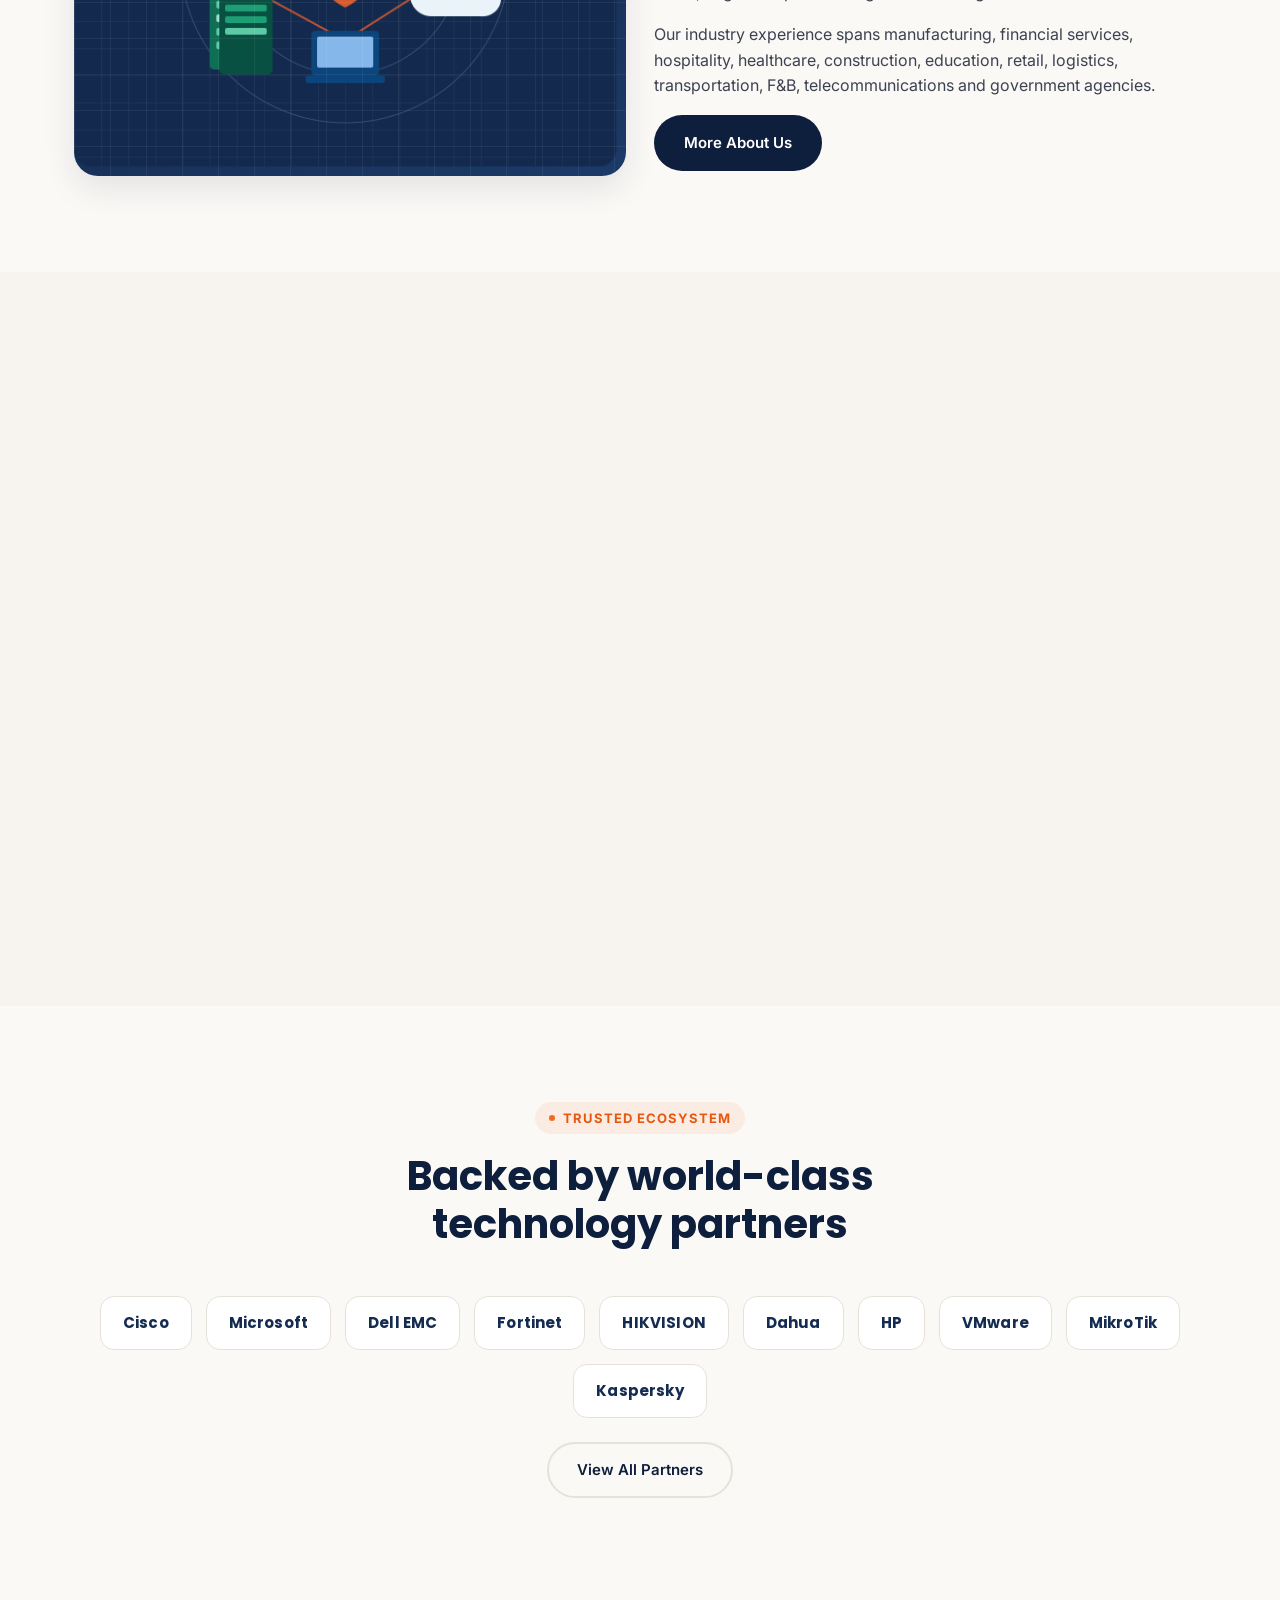
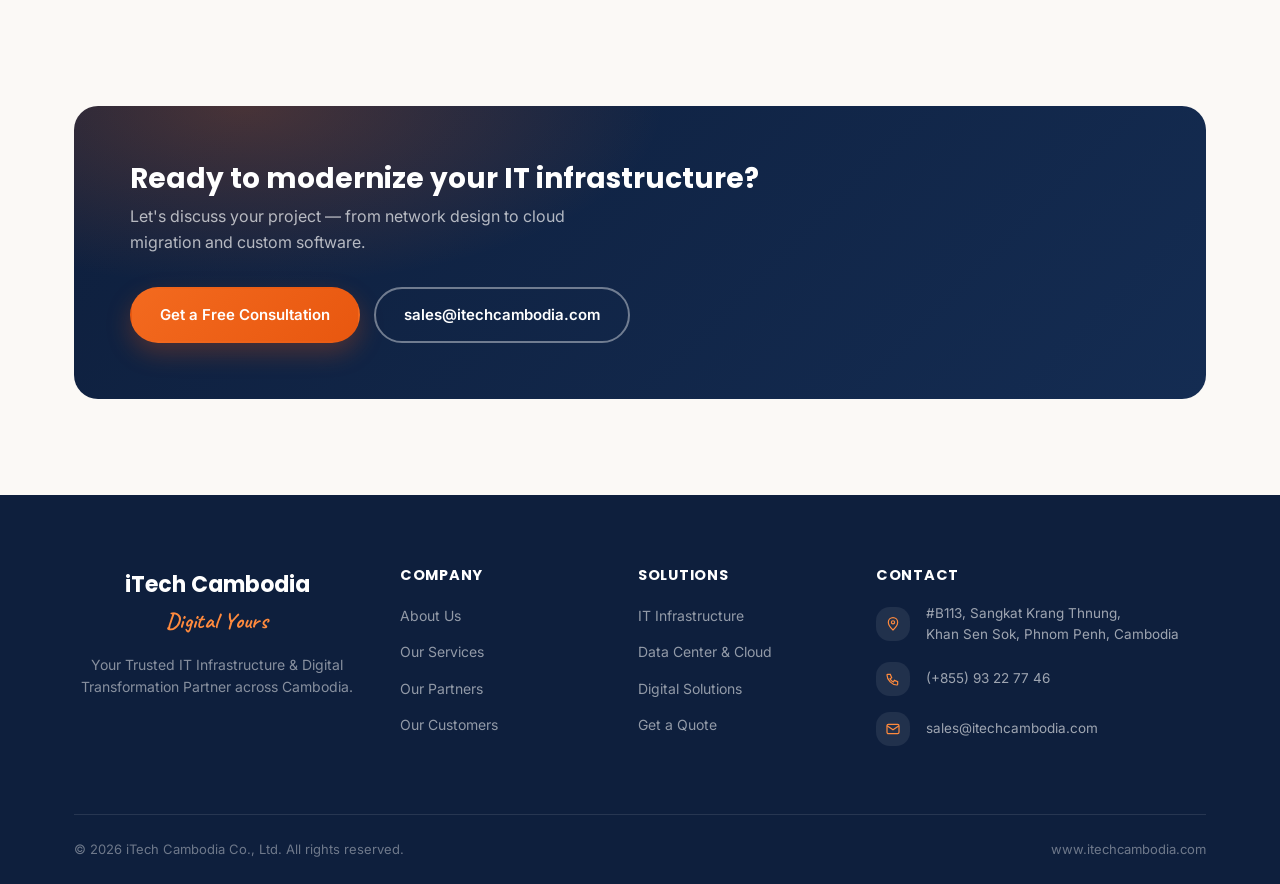
==== commit cf541a5e: "Replace the floating PNG mascot with an interactive 3D robot-static.glb Renders the mascot through T" ====
--- a/index.html
+++ b/index.html
@@ -10,6 +10,7 @@
 <link rel="preconnect" href="https://fonts.gstatic.com" crossorigin>
 <link href="https://fonts.googleapis.com/css2?family=Inter:wght@400;500;600;700&family=Poppins:wght@600;700;800&family=Caveat:wght@600;700&display=swap" rel="stylesheet">
 <link rel="stylesheet" href="css/style.css?v=21">
+<link rel="prefetch" href="assets/robot-static.glb" as="fetch" crossorigin="anonymous">
 </head>
 <body>
 
